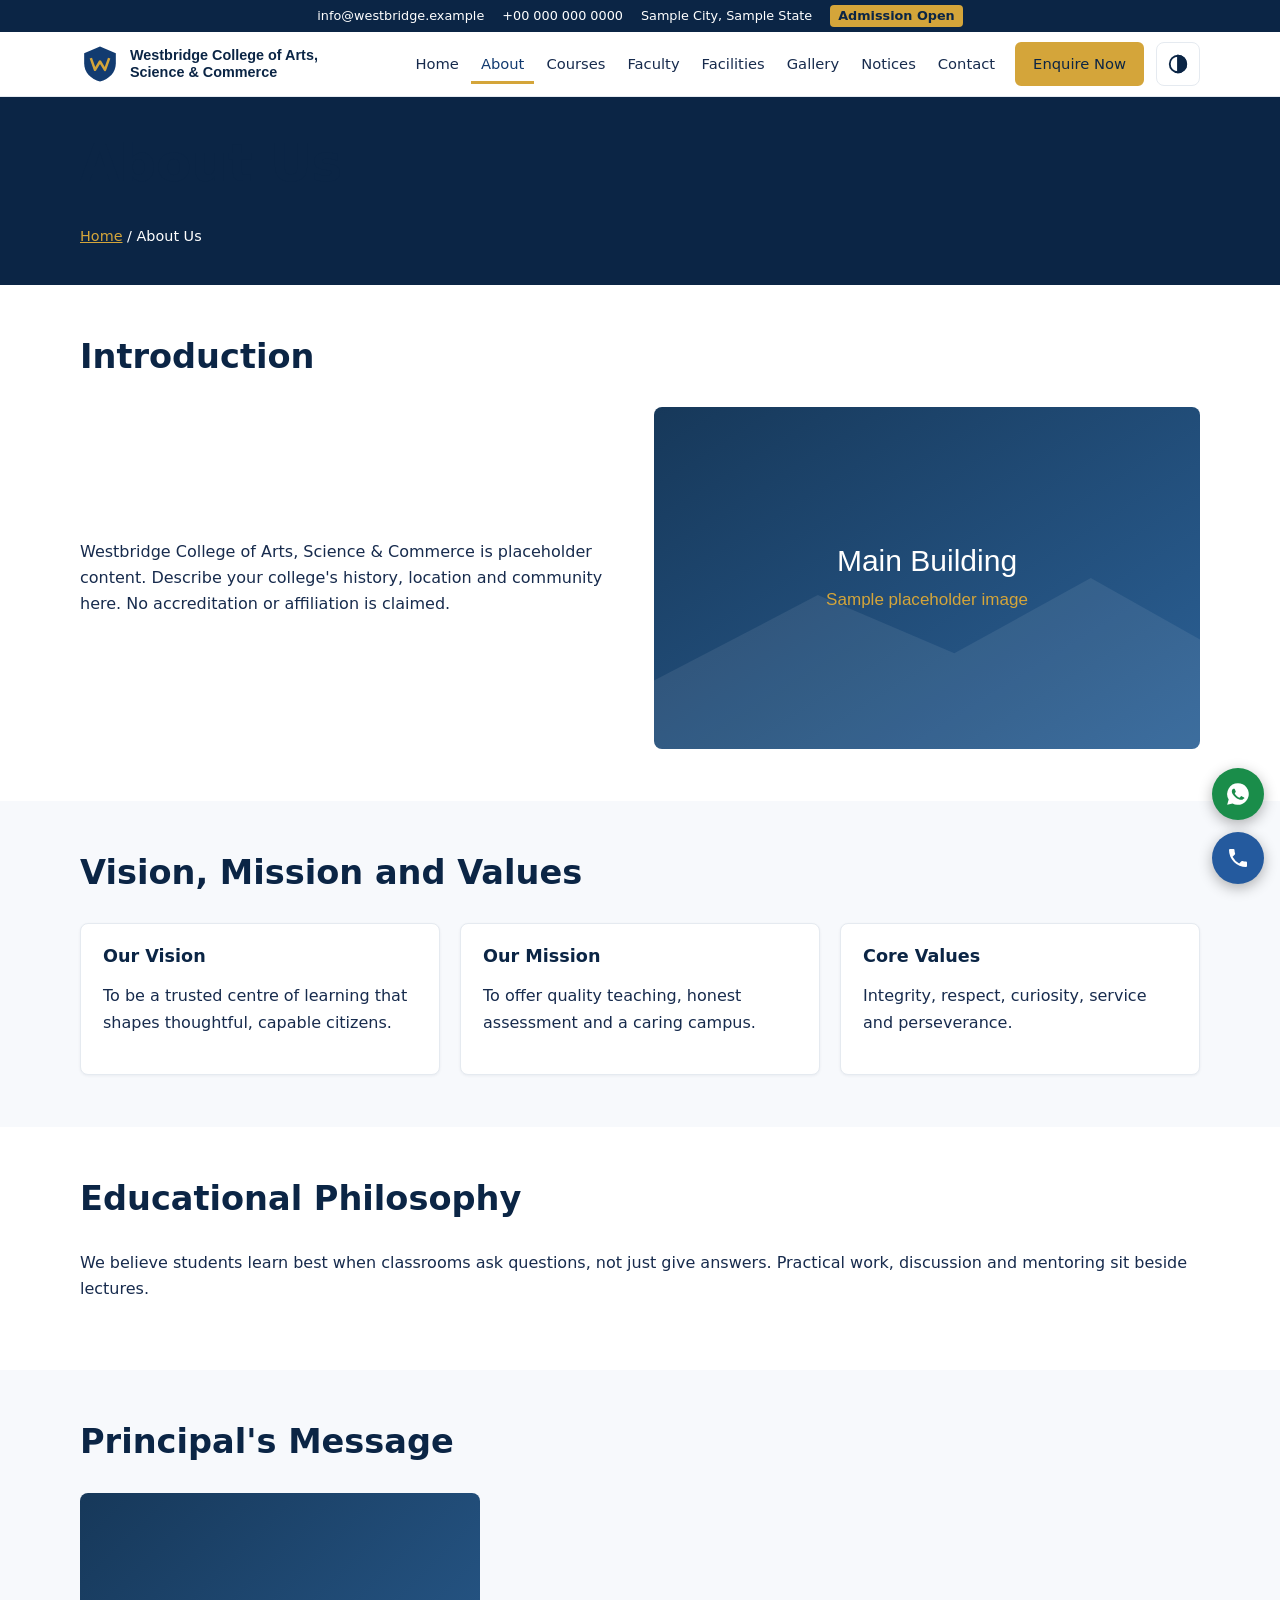
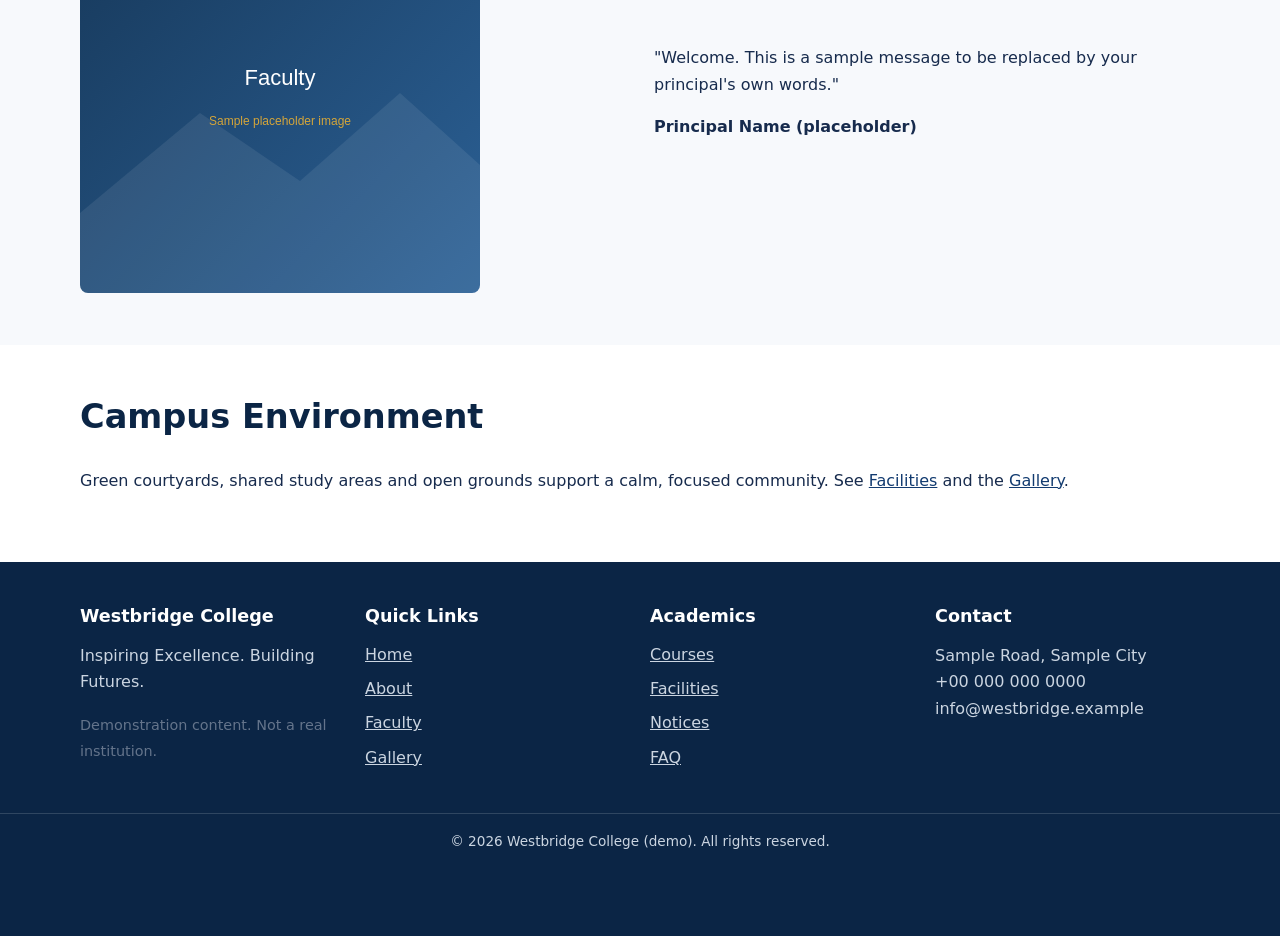
==== about.html @ 8328a0ff "Extract static college website files" ====
<!DOCTYPE html>
<html lang="en"><head><meta charset="utf-8"><meta name="viewport" content="width=device-width,initial-scale=1">
<title>About Us | Westbridge College (Demo)</title><meta name="description" content="About Westbridge College: vision, mission, values and principal's message (demo content)."><meta property="og:title" content="About Us | Westbridge College (Demo)"><meta property="og:description" content="About Westbridge College: vision, mission, values and principal's message (demo content)."><meta property="og:type" content="website"><meta property="og:site_name" content="Westbridge College (Demo)"><meta name="twitter:card" content="summary"><meta name="theme-color" content="#123B70">
<!-- After you know your domain, add: <link rel="canonical" href="https://YOUR-DOMAIN/about.html"> -->
<script>try{var t=localStorage.getItem("theme")||(matchMedia("(prefers-color-scheme:dark)").matches?"dark":"light");document.documentElement.dataset.theme=t}catch(e){}</script>
<link rel="icon" href="images/favicon.svg" type="image/svg+xml"><link rel="stylesheet" href="css/style.css"><script src="js/script.js" defer></script></head><body>
<a class="skip" href="#main">Skip to content</a>
<!-- EDIT: demo contact details -->
<div class="top"><div class="c"><span>info@westbridge.example</span><span>+00 000 000 0000</span><span>Sample City, Sample State</span><b>Admission Open</b></div></div>
<header class="hd"><div class="c bar"><a class="brand" href="index.html"><img src="images/logo.svg" width="40" height="40" alt=""><span class="nm">Westbridge College of Arts, Science &amp; Commerce</span><span class="nm2">Westbridge College</span></a>
<button class="th" aria-pressed="false" aria-label="Dark mode"><svg width="22" height="22" viewBox="0 0 24 24" fill="none" stroke="currentColor" stroke-width="2" aria-hidden="true"><circle cx="12" cy="12" r="9"/><path d="M12 3a9 9 0 0 1 0 18z" fill="currentColor"/></svg></button><button class="mb" aria-expanded="false" aria-controls="nav" aria-label="Menu"><i></i></button>
<nav id="nav" aria-label="Main"><a href="index.html">Home</a><a href="about.html" aria-current=page>About</a><a href="courses.html">Courses</a><a href="faculty.html">Faculty</a><a href="facilities.html">Facilities</a><a href="gallery.html">Gallery</a><a href="notices.html">Notices</a><a href="contact.html">Contact</a><a class="btn g" href="contact.html">Enquire Now</a></nav></div></header>
<section class="ban"><div class="c"><h1>About Us</h1><p class="bc"><a href="index.html">Home</a> / About Us</p></div></section><main id="main"><section class="sec "><div class="c"><h2>Introduction</h2><div class="two"><p>Westbridge College of Arts, Science &amp; Commerce is placeholder content. Describe your college's history, location and community here. No accreditation or affiliation is claimed.</p><img loading="lazy" src="images/about.svg" width="800" height="500" alt="Sample main building"></div></div></section>
<section class="sec bg"><div class="c"><h2>Vision, Mission and Values</h2><div class="grid"><div class="card"><h3>Our Vision</h3><p>To be a trusted centre of learning that shapes thoughtful, capable citizens.</p></div><div class="card"><h3>Our Mission</h3><p>To offer quality teaching, honest assessment and a caring campus.</p></div><div class="card"><h3>Core Values</h3><p>Integrity, respect, curiosity, service and perseverance.</p></div></div></div></section>
<section class="sec "><div class="c"><h2>Educational Philosophy</h2><p>We believe students learn best when classrooms ask questions, not just give answers. Practical work, discussion and mentoring sit beside lectures.</p></div></section>
<section class="sec bg"><div class="c"><h2>Principal's Message</h2><div class="two"><img loading="lazy" src="images/faculty/faculty-1.svg" width="400" height="400" alt="Placeholder portrait of the principal"><div><p>"Welcome. This is a sample message to be replaced by your principal's own words."</p><p><b>Principal Name (placeholder)</b></p></div></div></div></section>
<section class="sec "><div class="c"><h2>Campus Environment</h2><p>Green courtyards, shared study areas and open grounds support a calm, focused community. See <a href="facilities.html">Facilities</a> and the <a href="gallery.html">Gallery</a>.</p></div></section></main>
<footer class="ft"><div class="c grid"><div><h3>Westbridge College</h3><p>Inspiring Excellence. Building Futures.</p><p><small>Demonstration content. Not a real institution.</small></p></div>
<div><h3>Quick Links</h3><a href="index.html">Home</a><a href="about.html">About</a><a href="faculty.html">Faculty</a><a href="gallery.html">Gallery</a></div>
<div><h3>Academics</h3><a href="courses.html">Courses</a><a href="facilities.html">Facilities</a><a href="notices.html">Notices</a><a href="faq.html">FAQ</a></div>
<div><h3>Contact</h3><p>Sample Road, Sample City<br>+00 000 000 0000<br>info@westbridge.example</p></div></div>
<p class="cp">&copy; <span id="yr">2026</span> Westbridge College (demo). All rights reserved.</p></footer><div class="fab"><a class="wa" href="https://wa.me/10000000000?text=Hello%20Westbridge%20College" aria-label="Chat on WhatsApp (sample number)" rel="noopener"><svg width="26" height="26" viewBox="0 0 24 24" fill="currentColor" aria-hidden="true"><path d="M12 2a10 10 0 0 0-8.6 15.1L2 22l5-1.3A10 10 0 1 0 12 2zm5.2 14.1c-.2.6-1.3 1.2-1.8 1.2-.5.1-1 .2-3.3-.7-2.8-1.2-4.6-4-4.7-4.2-.1-.2-1.1-1.5-1.1-2.8s.7-2 1-2.2c.2-.3.5-.3.7-.3h.5c.2 0 .4 0 .6.5l.8 2c.1.2.1.4 0 .5l-.4.6-.3.4c-.1.2-.3.3-.1.6.2.3.8 1.3 1.7 2.1 1.2 1 2.1 1.3 2.4 1.5.3.1.5.1.6-.1l.9-1.1c.2-.3.4-.2.6-.1l1.9.9c.3.1.5.2.5.3.1.2.1.8-.1 1.4z"/></svg></a><a class="ph" href="tel:+10000000000" aria-label="Call the college (sample number)"><svg width="24" height="24" viewBox="0 0 24 24" fill="currentColor" aria-hidden="true"><path d="M6.6 10.8a15 15 0 0 0 6.6 6.6l2.2-2.2a1 1 0 0 1 1-.25 11 11 0 0 0 3.6.6 1 1 0 0 1 1 1V20a1 1 0 0 1-1 1A17 17 0 0 1 3 4a1 1 0 0 1 1-1h3.5a1 1 0 0 1 1 1c0 1.25.2 2.45.6 3.6a1 1 0 0 1-.25 1z"/></svg></a></div></body></html>
---- css/style.css ----
:root{--p:#123B70;--d:#0B2545;--g:#D4A53A;--bg:#F7F9FC;--b:#E5EAF0;--t:#172B4D;--s:#64748B;--w:#fff;--h:#0B2545;--l:#123B70}
[data-theme=dark]{color-scheme:dark;--w:#101f35;--bg:#0b1728;--b:#27395a;--t:#e6ecf5;--s:#a4b5cc;--h:#fff;--l:#8fb8f5;--p:#245a9e}
html{scroll-padding-top:80px}
*{box-sizing:border-box}body{margin:0;font:16px/1.65 Inter,system-ui,-apple-system,"Segoe UI",sans-serif;color:var(--t);background:var(--w);overflow-x:hidden}
img{max-width:100%;height:auto;display:block}h1,h2,h3{font-family:Poppins,system-ui,sans-serif;line-height:1.2;margin:0 0 .6em;color:var(--h)}
h1{font-size:clamp(1.9rem,6vw,3.2rem)}h2{font-size:clamp(1.5rem,4vw,2.1rem)}h3{font-size:1.1rem}a{color:var(--l)}
:focus-visible{outline:3px solid var(--g);outline-offset:2px}.c{max-width:1160px;margin:auto;padding:0 20px}
.skip{position:absolute;left:-999px}.skip:focus{left:8px;top:8px;background:#fff;padding:8px;z-index:99}
.top{background:var(--d);color:#fff;font-size:.8rem;padding:6px 0}.top .c{display:flex;flex-wrap:wrap;gap:4px 18px}.top span:nth-child(n+2){display:none}.top b{background:var(--g);color:var(--d);padding:0 8px;border-radius:4px;margin-left:auto}
.hd{position:sticky;top:0;background:var(--w);border-bottom:1px solid var(--b);z-index:20}.bar{display:flex;align-items:center;justify-content:space-between;min-height:64px;gap:12px}
.brand{display:flex;align-items:center;gap:10px;text-decoration:none;color:var(--h);font:600 .8rem/1.2 Poppins,sans-serif}
.mb{width:44px;height:44px;border:1px solid var(--b);background:var(--w);border-radius:8px}.mb i,.mb i:before{display:block;width:20px;height:2px;background:var(--h);margin:auto;position:relative}.mb i:before{content:"";top:-7px;position:absolute;left:0}
#nav{display:none;position:absolute;top:100%;left:0;right:0;background:var(--w);padding:12px 20px;border-bottom:1px solid var(--b);flex-direction:column}#nav.open{display:flex}
#nav a{padding:12px 4px;text-decoration:none;color:var(--t);font-weight:500}#nav a[aria-current]{color:var(--l);box-shadow:inset 0 -3px var(--g)}
.btn{display:inline-block;background:var(--p);color:#fff!important;padding:12px 22px;border-radius:6px;text-decoration:none;font-weight:600;margin:4px 0;min-height:44px;border:2px solid var(--p);transition:background .2s}.btn:hover{background:var(--d)}
.btn.g{background:var(--g);border-color:var(--g);color:var(--d)!important}.btn.o{background:none;border-color:#fff}

.sec{padding:52px 0}.bg{background:var(--bg)}.grid{display:grid;grid-template-columns:repeat(auto-fit,minmax(min(100%,250px),1fr));gap:20px}
.card{background:var(--w);border:1px solid var(--b);border-radius:8px;padding:22px;box-shadow:0 1px 3px rgba(11,37,69,.06);transition:box-shadow .2s}.card:hover{box-shadow:0 6px 18px rgba(11,37,69,.12)}
.ic{color:var(--l)}.two{display:grid;gap:28px;align-items:center}.two img,.photos img,.gi img{border-radius:8px}.ck{padding-left:20px}.ck li::marker{color:var(--g)}
.photos{display:grid;grid-template-columns:repeat(auto-fill,minmax(min(100%,230px),1fr));gap:14px}.gi{border:0;padding:0;background:none;cursor:pointer}.photos img,.gi img{aspect-ratio:8/5;object-fit:cover;width:100%}
.cta{background:var(--p);color:#fff;padding:56px 0;text-align:center}.ban{background:var(--d);color:#fff;padding:36px 0}.bc{margin:0;font-size:.9rem}.bc a{color:var(--g)}
.note,.meta,small{color:var(--s);font-size:.9rem}time{font-size:.85rem;color:var(--s)}.tag{background:var(--bg);border:1px solid var(--b);border-radius:4px;padding:0 8px;font-size:.8rem}
.fl{display:flex;flex-wrap:wrap;gap:8px;margin:12px 0}.fl button{min-height:44px;padding:0 16px;border:1px solid var(--b);background:var(--w);color:var(--t);border-radius:6px;font:inherit;cursor:pointer}.fl button[aria-pressed=true]{background:var(--p);color:#fff}
input[type=search]{display:block;width:100%;max-width:420px;min-height:44px;padding:0 12px;border:1px solid var(--s);border-radius:6px;font:inherit;background:var(--w);color:var(--t)}label{font-weight:600}
.fac img{aspect-ratio:1;object-fit:cover;border-radius:6px;margin-bottom:12px}.map{background:var(--bg);border:2px dashed var(--s);min-height:260px;display:grid;place-items:center;text-align:center;padding:20px;color:var(--s);border-radius:8px}
dialog{border:0;padding:0;background:#000;max-width:min(92vw,900px);width:100%;border-radius:8px}dialog::backdrop{background:rgba(0,0,0,.8)}dialog img{width:100%}.lc{position:absolute;inset:0;display:flex;align-items:center;justify-content:space-between;pointer-events:none}.lc button{pointer-events:auto;width:48px;height:48px;font-size:28px;background:rgba(255,255,255,.9);border:0;border-radius:50%;margin:8px;cursor:pointer}.lc button[data-a=x]{position:absolute;top:0;right:0}
.ft{background:var(--d);color:#cbd5e1;padding-top:44px}.ft h3{color:#fff}.ft a{display:block;color:#cbd5e1;padding:4px 0}.cp{text-align:center;border-top:1px solid rgba(255,255,255,.15);margin:32px 0 0;padding:16px;font-size:.85rem}
.top{min-height:32px;display:flex;align-items:center;padding:0}
.hero{position:relative;min-height:calc(100svh - 32px);display:flex;align-items:center;color:#fff;background:#0B2545 center/cover no-repeat;padding:110px 0 56px}
.hero:before{content:"";position:absolute;inset:0;background:linear-gradient(100deg,rgba(11,37,69,.92) 0%,rgba(11,37,69,.72) 45%,rgba(11,37,69,.35) 100%),linear-gradient(0deg,rgba(11,37,69,.55),transparent 40%)}
.hero .c{position:relative;width:100%}.in{max-width:680px}.kick{color:var(--g);font:600 .85rem Poppins,system-ui,sans-serif;letter-spacing:.14em;margin:0 0 14px}
.hero h1{font-size:clamp(2.2rem,7vw,4.2rem);color:#fff}.hero h1 em{font-style:normal;color:var(--g)}.lead{font-size:clamp(1rem,2.4vw,1.2rem);max-width:560px;margin:0 0 28px}
.hero .btn{margin-right:8px;transition:background .2s,transform .2s}.hero .btn:hover{transform:translateY(-2px)}.hero .btn.g:hover{background:#e3b94f}.hero .btn.o:hover{background:rgba(255,255,255,.15)}
.in>*{animation:up .8s both}.in>:nth-child(2){animation-delay:.12s}.in>:nth-child(3){animation-delay:.24s}.in>:nth-child(4),.in>:nth-child(5){animation-delay:.36s}@keyframes up{from{opacity:0;transform:translateY(18px)}}
body.home .hd{margin-bottom:-65px;background:transparent;border-color:transparent;transition:background .25s}body.home .hd.sc{background:var(--w);border-color:var(--b)}body.home .hd:not(.sc) .brand{color:#fff}
@media(min-width:900px){body.home .hd:not(.sc) #nav a:not(.btn){color:#fff}}
.th{width:44px;height:44px;border:1px solid var(--b);background:var(--w);color:var(--h);border-radius:8px;display:grid;place-items:center;cursor:pointer;margin-left:auto;flex:none}.mb{flex:none}.nm2{display:none}
@media(max-width:599px){.nm{display:none}.nm2{display:inline}}
.sec>.c>h2{margin-bottom:.9em}
.stats{background:var(--d);color:#fff;padding:32px 0}.stats .grid{grid-template-columns:repeat(2,1fr);text-align:center;gap:20px}@media(min-width:760px){.stats .grid{grid-template-columns:repeat(4,1fr)}}.stats b{display:block;font:600 clamp(1.7rem,5vw,2.4rem) Poppins,system-ui,sans-serif;color:var(--g)}.stats span{font-size:.9rem}.stats small{display:block;text-align:center;color:#a9b8cf;margin-top:16px}
.q{display:flex;flex-direction:column}.q blockquote{flex:1}.q p{margin:0 0 16px}.who{display:flex;align-items:center;gap:12px}.who span span{display:block;font-size:.85rem;color:var(--s)}.av{width:44px;height:44px;border-radius:50%;background:var(--p);color:#fff;display:grid;place-items:center;font-weight:600;flex:none}
.faqw{max-width:820px}details.card{padding:0;margin-bottom:12px}summary{cursor:pointer;padding:14px 20px;min-height:48px;font-weight:600;list-style:none;display:flex;justify-content:space-between;gap:12px;align-items:center}summary::-webkit-details-marker{display:none}summary:after{content:"+";font-size:1.4rem;color:var(--l);flex:none}details[open] summary:after{content:"2"}details p{padding:0 20px 18px;margin:0}
.fab{position:fixed;right:max(16px,env(safe-area-inset-right));bottom:max(16px,env(safe-area-inset-bottom));display:flex;flex-direction:column;gap:12px;z-index:30}.fab a{width:52px;height:52px;border-radius:50%;display:grid;place-items:center;color:#fff;box-shadow:0 4px 14px rgba(0,0,0,.3);transition:transform .2s}.fab a:hover{transform:scale(1.07)}.fab .wa{background:#1a8d4a}.fab .ph{background:#245a9e}.cp{padding-bottom:84px}
[hidden]{display:none!important}
@media(min-width:900px){.top span:nth-child(n+2){display:inline}.mb{display:none}#nav{order:2;margin-left:auto}.th{order:3;margin-left:0}#nav{display:flex;position:static;flex-direction:row;align-items:center;padding:0;border:0;gap:2px}#nav a{padding:8px 10px;font-size:.92rem}#nav .btn{margin-left:8px;padding:8px 16px;min-height:40px}.brand{font-size:.9rem;max-width:280px}.two{grid-template-columns:1fr 1fr}.two.rev>:first-child{order:2}}
@media(prefers-reduced-motion:reduce){.in>*{animation:none!important}*{transition:none!important;scroll-behavior:auto!important}}
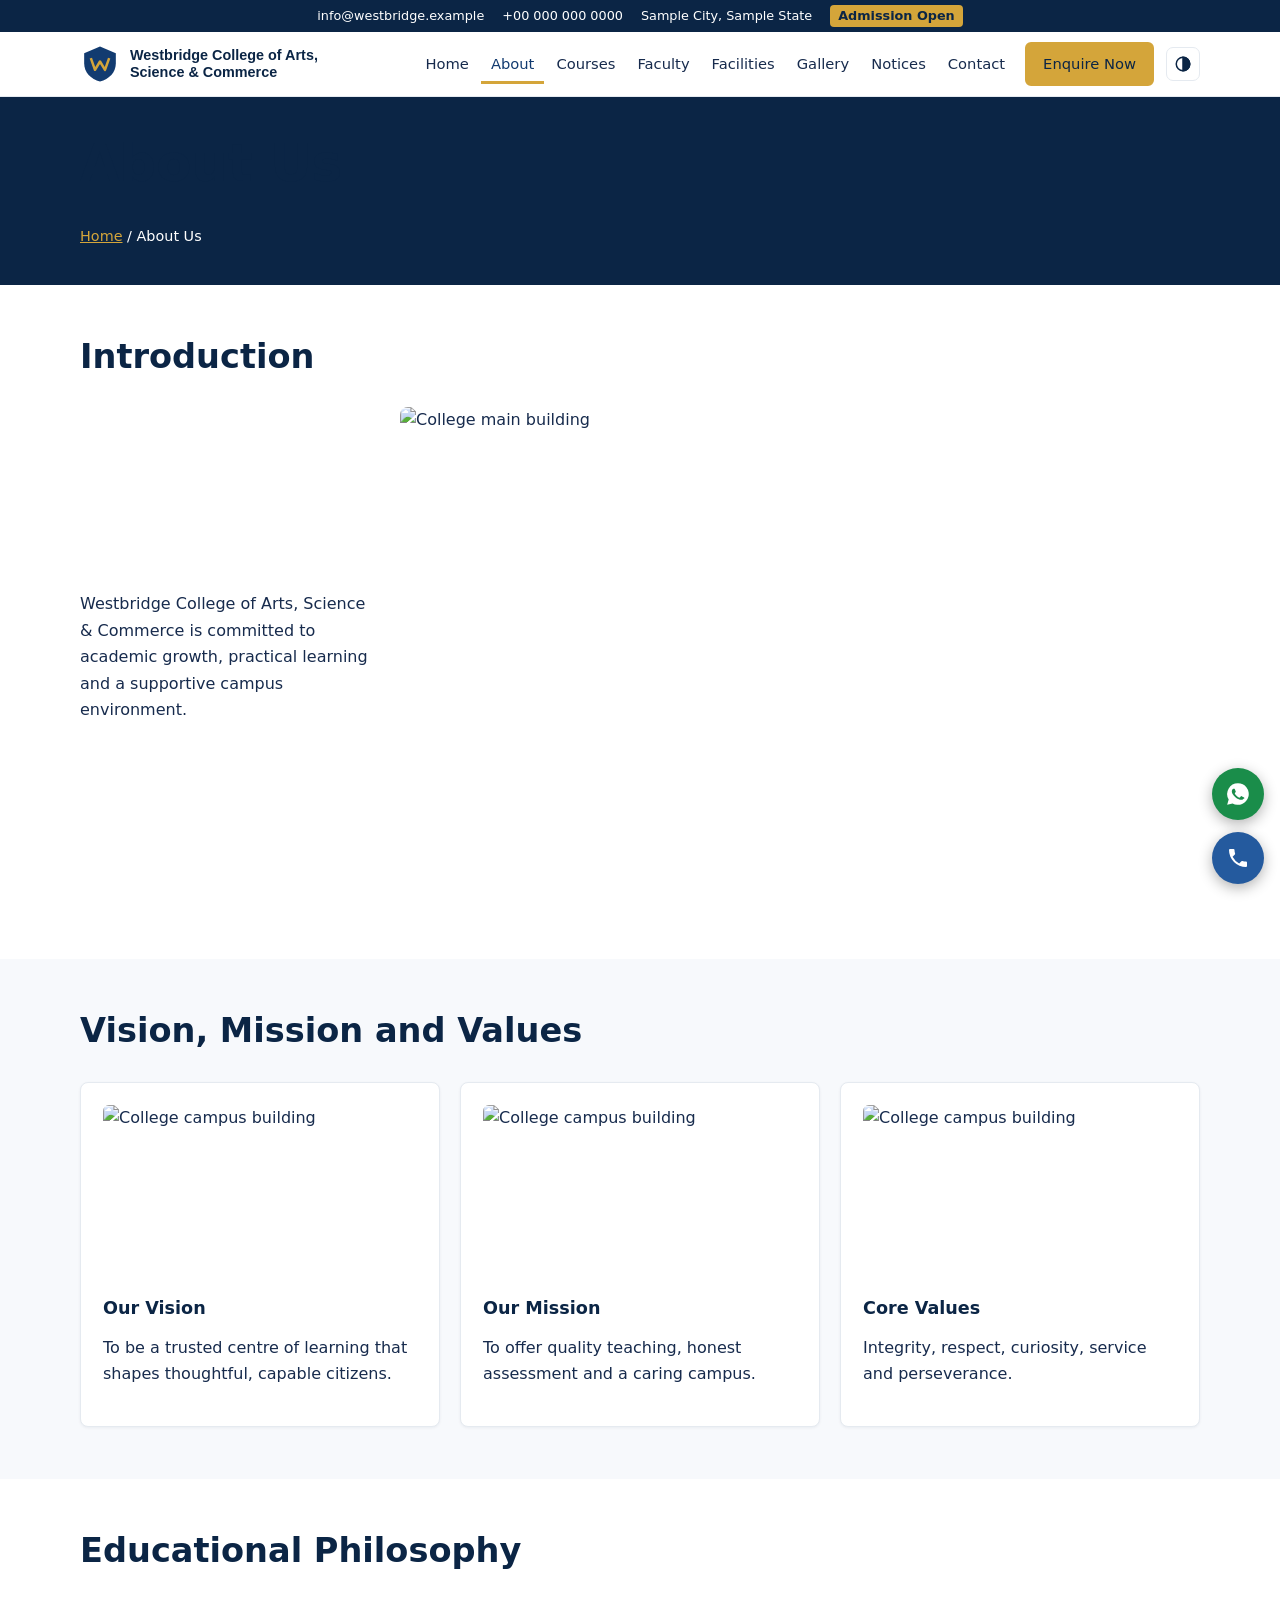
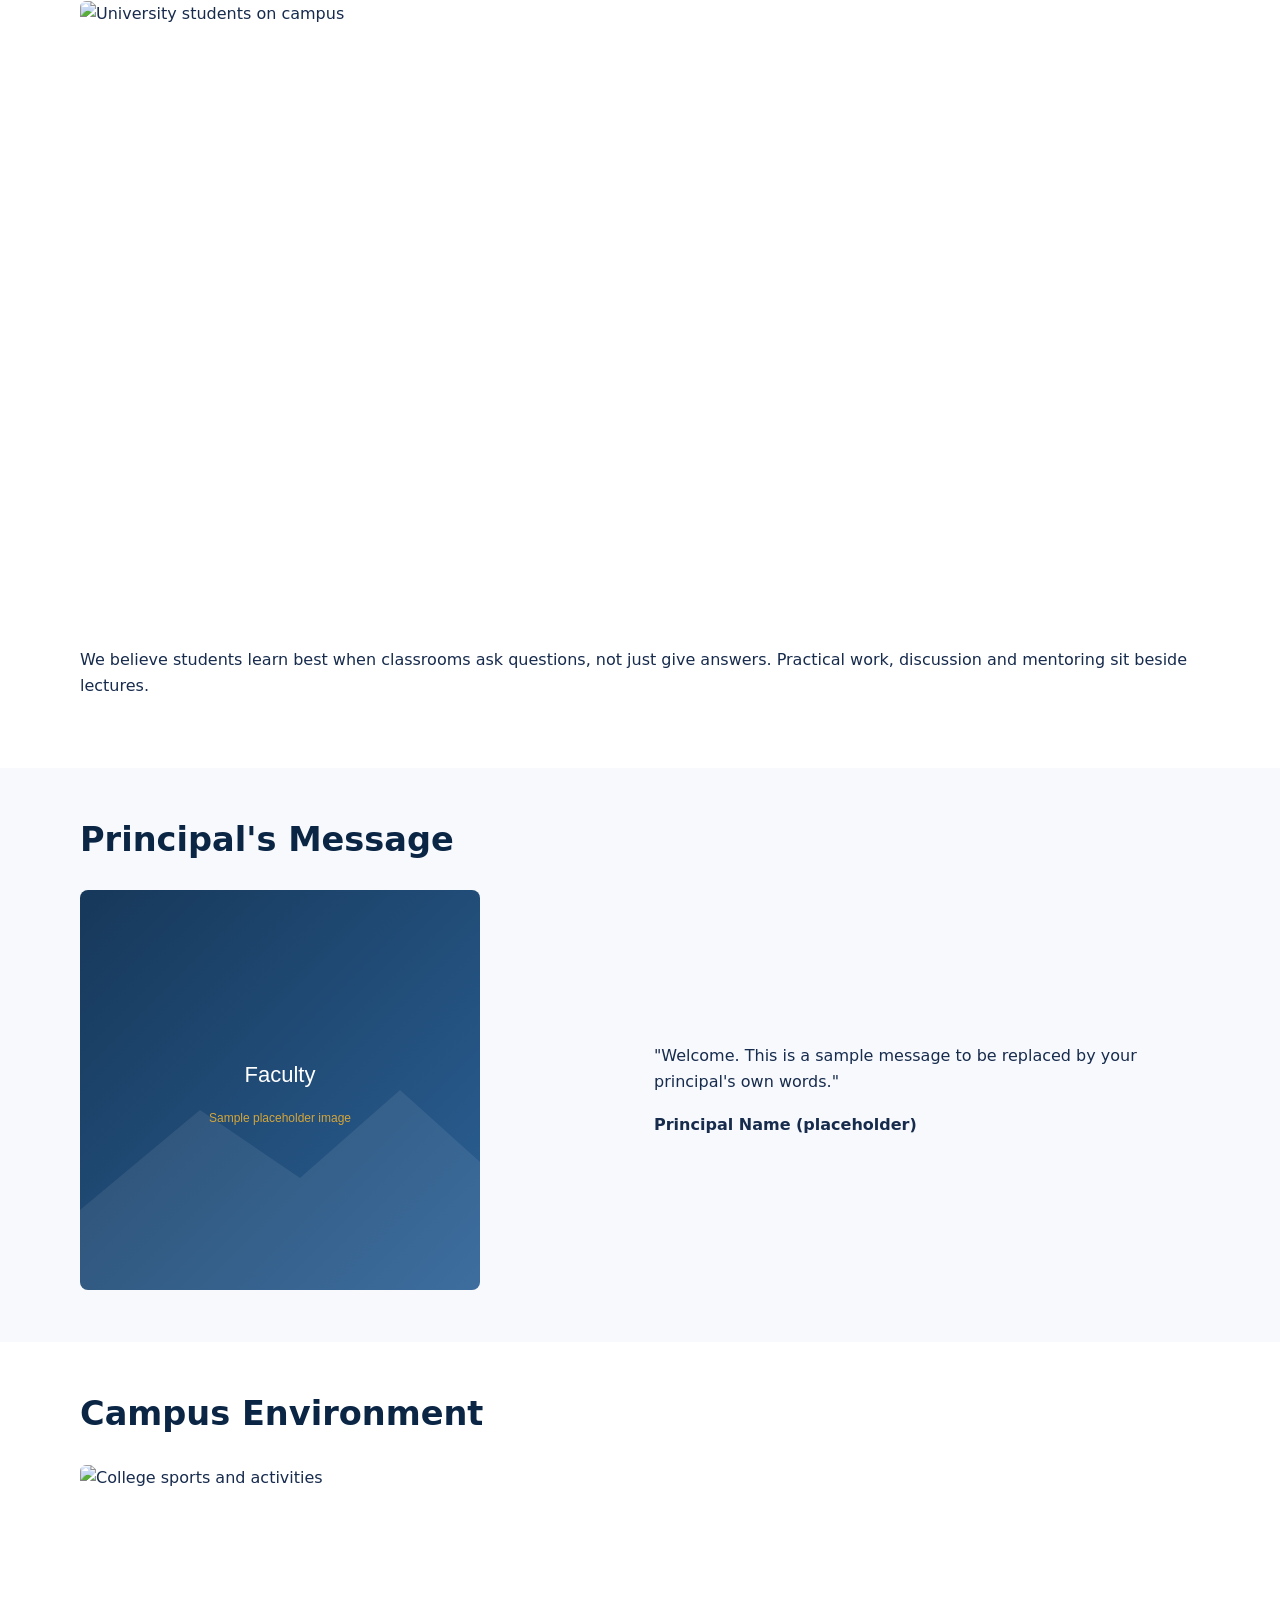
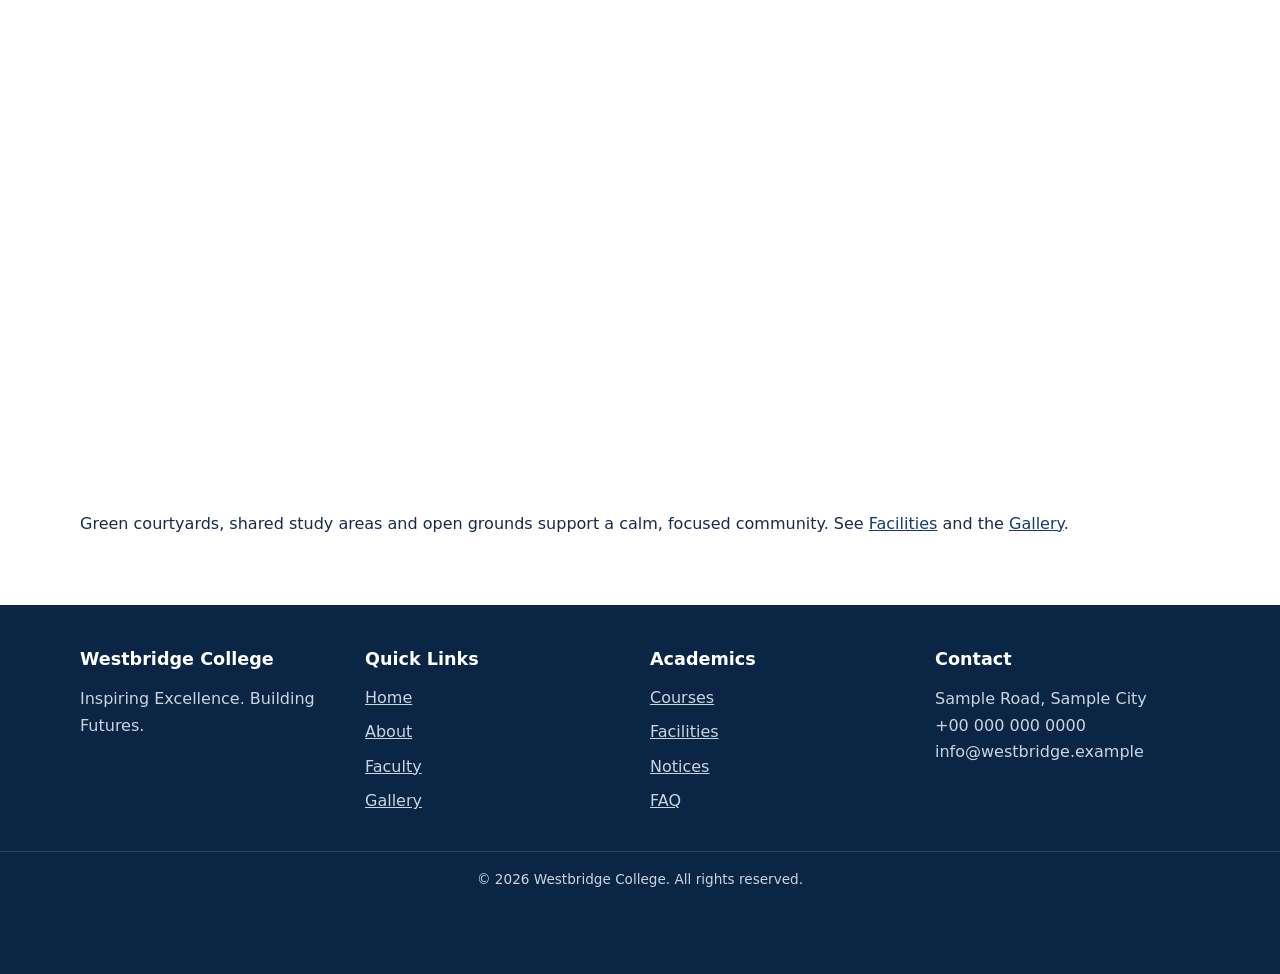
==== commit 32aebe8f: "Remove demo labels and improve campus imagery" ====
--- a/about.html
+++ b/about.html
@@ -1,6 +1,6 @@
 <!DOCTYPE html>
 <html lang="en"><head><meta charset="utf-8"><meta name="viewport" content="width=device-width,initial-scale=1">
-<title>About Us | Westbridge College (Demo)</title><meta name="description" content="About Westbridge College: vision, mission, values and principal's message (demo content)."><meta property="og:title" content="About Us | Westbridge College (Demo)"><meta property="og:description" content="About Westbridge College: vision, mission, values and principal's message (demo content)."><meta property="og:type" content="website"><meta property="og:site_name" content="Westbridge College (Demo)"><meta name="twitter:card" content="summary"><meta name="theme-color" content="#123B70">
+<title>About Us | Westbridge College</title><meta name="description" content="About Westbridge College: vision, mission, values and principal's message (demo content)."><meta property="og:title" content="About Us | Westbridge College"><meta property="og:description" content="About Westbridge College: vision, mission, values and principal's message (demo content)."><meta property="og:type" content="website"><meta property="og:site_name" content="Westbridge College"><meta name="twitter:card" content="summary"><meta name="theme-color" content="#123B70">
 <!-- After you know your domain, add: <link rel="canonical" href="https://YOUR-DOMAIN/about.html"> -->
 <script>try{var t=localStorage.getItem("theme")||(matchMedia("(prefers-color-scheme:dark)").matches?"dark":"light");document.documentElement.dataset.theme=t}catch(e){}</script>
 <link rel="icon" href="images/favicon.svg" type="image/svg+xml"><link rel="stylesheet" href="css/style.css"><script src="js/script.js" defer></script></head><body>
@@ -10,13 +10,13 @@
 <header class="hd"><div class="c bar"><a class="brand" href="index.html"><img src="images/logo.svg" width="40" height="40" alt=""><span class="nm">Westbridge College of Arts, Science &amp; Commerce</span><span class="nm2">Westbridge College</span></a>
 <button class="th" aria-pressed="false" aria-label="Dark mode"><svg width="22" height="22" viewBox="0 0 24 24" fill="none" stroke="currentColor" stroke-width="2" aria-hidden="true"><circle cx="12" cy="12" r="9"/><path d="M12 3a9 9 0 0 1 0 18z" fill="currentColor"/></svg></button><button class="mb" aria-expanded="false" aria-controls="nav" aria-label="Menu"><i></i></button>
 <nav id="nav" aria-label="Main"><a href="index.html">Home</a><a href="about.html" aria-current=page>About</a><a href="courses.html">Courses</a><a href="faculty.html">Faculty</a><a href="facilities.html">Facilities</a><a href="gallery.html">Gallery</a><a href="notices.html">Notices</a><a href="contact.html">Contact</a><a class="btn g" href="contact.html">Enquire Now</a></nav></div></header>
-<section class="ban"><div class="c"><h1>About Us</h1><p class="bc"><a href="index.html">Home</a> / About Us</p></div></section><main id="main"><section class="sec "><div class="c"><h2>Introduction</h2><div class="two"><p>Westbridge College of Arts, Science &amp; Commerce is placeholder content. Describe your college's history, location and community here. No accreditation or affiliation is claimed.</p><img loading="lazy" src="images/about.svg" width="800" height="500" alt="Sample main building"></div></div></section>
+<section class="ban"><div class="c"><h1>About Us</h1><p class="bc"><a href="index.html">Home</a> / About Us</p></div></section><main id="main"><section class="sec "><div class="c"><h2>Introduction</h2><div class="two"><p>Westbridge College of Arts, Science &amp; Commerce is committed to academic growth, practical learning and a supportive campus environment.</p><img loading="lazy" src="https://images.unsplash.com/photo-1562774053-701939374585?auto=format&amp;fit=crop&amp;w=1200&amp;q=80" width="800" height="500" alt="College main building"></div></div></section>
 <section class="sec bg"><div class="c"><h2>Vision, Mission and Values</h2><div class="grid"><div class="card"><h3>Our Vision</h3><p>To be a trusted centre of learning that shapes thoughtful, capable citizens.</p></div><div class="card"><h3>Our Mission</h3><p>To offer quality teaching, honest assessment and a caring campus.</p></div><div class="card"><h3>Core Values</h3><p>Integrity, respect, curiosity, service and perseverance.</p></div></div></div></section>
 <section class="sec "><div class="c"><h2>Educational Philosophy</h2><p>We believe students learn best when classrooms ask questions, not just give answers. Practical work, discussion and mentoring sit beside lectures.</p></div></section>
 <section class="sec bg"><div class="c"><h2>Principal's Message</h2><div class="two"><img loading="lazy" src="images/faculty/faculty-1.svg" width="400" height="400" alt="Placeholder portrait of the principal"><div><p>"Welcome. This is a sample message to be replaced by your principal's own words."</p><p><b>Principal Name (placeholder)</b></p></div></div></div></section>
 <section class="sec "><div class="c"><h2>Campus Environment</h2><p>Green courtyards, shared study areas and open grounds support a calm, focused community. See <a href="facilities.html">Facilities</a> and the <a href="gallery.html">Gallery</a>.</p></div></section></main>
-<footer class="ft"><div class="c grid"><div><h3>Westbridge College</h3><p>Inspiring Excellence. Building Futures.</p><p><small>Demonstration content. Not a real institution.</small></p></div>
+<footer class="ft"><div class="c grid"><div><h3>Westbridge College</h3><p>Inspiring Excellence. Building Futures.</p></div>
 <div><h3>Quick Links</h3><a href="index.html">Home</a><a href="about.html">About</a><a href="faculty.html">Faculty</a><a href="gallery.html">Gallery</a></div>
 <div><h3>Academics</h3><a href="courses.html">Courses</a><a href="facilities.html">Facilities</a><a href="notices.html">Notices</a><a href="faq.html">FAQ</a></div>
 <div><h3>Contact</h3><p>Sample Road, Sample City<br>+00 000 000 0000<br>info@westbridge.example</p></div></div>
-<p class="cp">&copy; <span id="yr">2026</span> Westbridge College (demo). All rights reserved.</p></footer><div class="fab"><a class="wa" href="https://wa.me/10000000000?text=Hello%20Westbridge%20College" aria-label="Chat on WhatsApp (sample number)" rel="noopener"><svg width="26" height="26" viewBox="0 0 24 24" fill="currentColor" aria-hidden="true"><path d="M12 2a10 10 0 0 0-8.6 15.1L2 22l5-1.3A10 10 0 1 0 12 2zm5.2 14.1c-.2.6-1.3 1.2-1.8 1.2-.5.1-1 .2-3.3-.7-2.8-1.2-4.6-4-4.7-4.2-.1-.2-1.1-1.5-1.1-2.8s.7-2 1-2.2c.2-.3.5-.3.7-.3h.5c.2 0 .4 0 .6.5l.8 2c.1.2.1.4 0 .5l-.4.6-.3.4c-.1.2-.3.3-.1.6.2.3.8 1.3 1.7 2.1 1.2 1 2.1 1.3 2.4 1.5.3.1.5.1.6-.1l.9-1.1c.2-.3.4-.2.6-.1l1.9.9c.3.1.5.2.5.3.1.2.1.8-.1 1.4z"/></svg></a><a class="ph" href="tel:+10000000000" aria-label="Call the college (sample number)"><svg width="24" height="24" viewBox="0 0 24 24" fill="currentColor" aria-hidden="true"><path d="M6.6 10.8a15 15 0 0 0 6.6 6.6l2.2-2.2a1 1 0 0 1 1-.25 11 11 0 0 0 3.6.6 1 1 0 0 1 1 1V20a1 1 0 0 1-1 1A17 17 0 0 1 3 4a1 1 0 0 1 1-1h3.5a1 1 0 0 1 1 1c0 1.25.2 2.45.6 3.6a1 1 0 0 1-.25 1z"/></svg></a></div></body></html>+<p class="cp">&copy; <span id="yr">2026</span> Westbridge College. All rights reserved.</p></footer><div class="fab"><a class="wa" href="https://wa.me/10000000000?text=Hello%20Westbridge%20College" aria-label="Chat on WhatsApp (sample number)" rel="noopener"><svg width="26" height="26" viewBox="0 0 24 24" fill="currentColor" aria-hidden="true"><path d="M12 2a10 10 0 0 0-8.6 15.1L2 22l5-1.3A10 10 0 1 0 12 2zm5.2 14.1c-.2.6-1.3 1.2-1.8 1.2-.5.1-1 .2-3.3-.7-2.8-1.2-4.6-4-4.7-4.2-.1-.2-1.1-1.5-1.1-2.8s.7-2 1-2.2c.2-.3.5-.3.7-.3h.5c.2 0 .4 0 .6.5l.8 2c.1.2.1.4 0 .5l-.4.6-.3.4c-.1.2-.3.3-.1.6.2.3.8 1.3 1.7 2.1 1.2 1 2.1 1.3 2.4 1.5.3.1.5.1.6-.1l.9-1.1c.2-.3.4-.2.6-.1l1.9.9c.3.1.5.2.5.3.1.2.1.8-.1 1.4z"/></svg></a><a class="ph" href="tel:+10000000000" aria-label="Call the college (sample number)"><svg width="24" height="24" viewBox="0 0 24 24" fill="currentColor" aria-hidden="true"><path d="M6.6 10.8a15 15 0 0 0 6.6 6.6l2.2-2.2a1 1 0 0 1 1-.25 11 11 0 0 0 3.6.6 1 1 0 0 1 1 1V20a1 1 0 0 1-1 1A17 17 0 0 1 3 4a1 1 0 0 1 1-1h3.5a1 1 0 0 1 1 1c0 1.25.2 2.45.6 3.6a1 1 0 0 1-.25 1z"/></svg></a></div></body></html>
--- a/css/style.css
+++ b/css/style.css
@@ -44,4 +44,13 @@
 .fab{position:fixed;right:max(16px,env(safe-area-inset-right));bottom:max(16px,env(safe-area-inset-bottom));display:flex;flex-direction:column;gap:12px;z-index:30}.fab a{width:52px;height:52px;border-radius:50%;display:grid;place-items:center;color:#fff;box-shadow:0 4px 14px rgba(0,0,0,.3);transition:transform .2s}.fab a:hover{transform:scale(1.07)}.fab .wa{background:#1a8d4a}.fab .ph{background:#245a9e}.cp{padding-bottom:84px}
 [hidden]{display:none!important}
 @media(min-width:900px){.top span:nth-child(n+2){display:inline}.mb{display:none}#nav{order:2;margin-left:auto}.th{order:3;margin-left:0}#nav{display:flex;position:static;flex-direction:row;align-items:center;padding:0;border:0;gap:2px}#nav a{padding:8px 10px;font-size:.92rem}#nav .btn{margin-left:8px;padding:8px 16px;min-height:40px}.brand{font-size:.9rem;max-width:280px}.two{grid-template-columns:1fr 1fr}.two.rev>:first-child{order:2}}
-@media(prefers-reduced-motion:reduce){.in>*{animation:none!important}*{transition:none!important;scroll-behavior:auto!important}}+@media(prefers-reduced-motion:reduce){.in>*{animation:none!important}*{transition:none!important;scroll-behavior:auto!important}}
+
+/* Compact theme toggle and consistent card imagery */
+.th{width:34px;height:34px;min-width:34px;padding:0;border-radius:7px}
+.th svg{width:18px;height:18px}
+@media(max-width:599px){.th{width:32px;height:32px;min-width:32px}.th svg{width:17px;height:17px}}
+.card-visual{width:100%;height:auto;aspect-ratio:16/9;object-fit:cover;border-radius:6px;margin:0 0 16px}
+.card:has(.card-visual){overflow:hidden}
+.card .card-visual:first-child{margin-top:0}
+@media(prefers-reduced-motion:reduce){.stats .grid b{animation:none!important}}
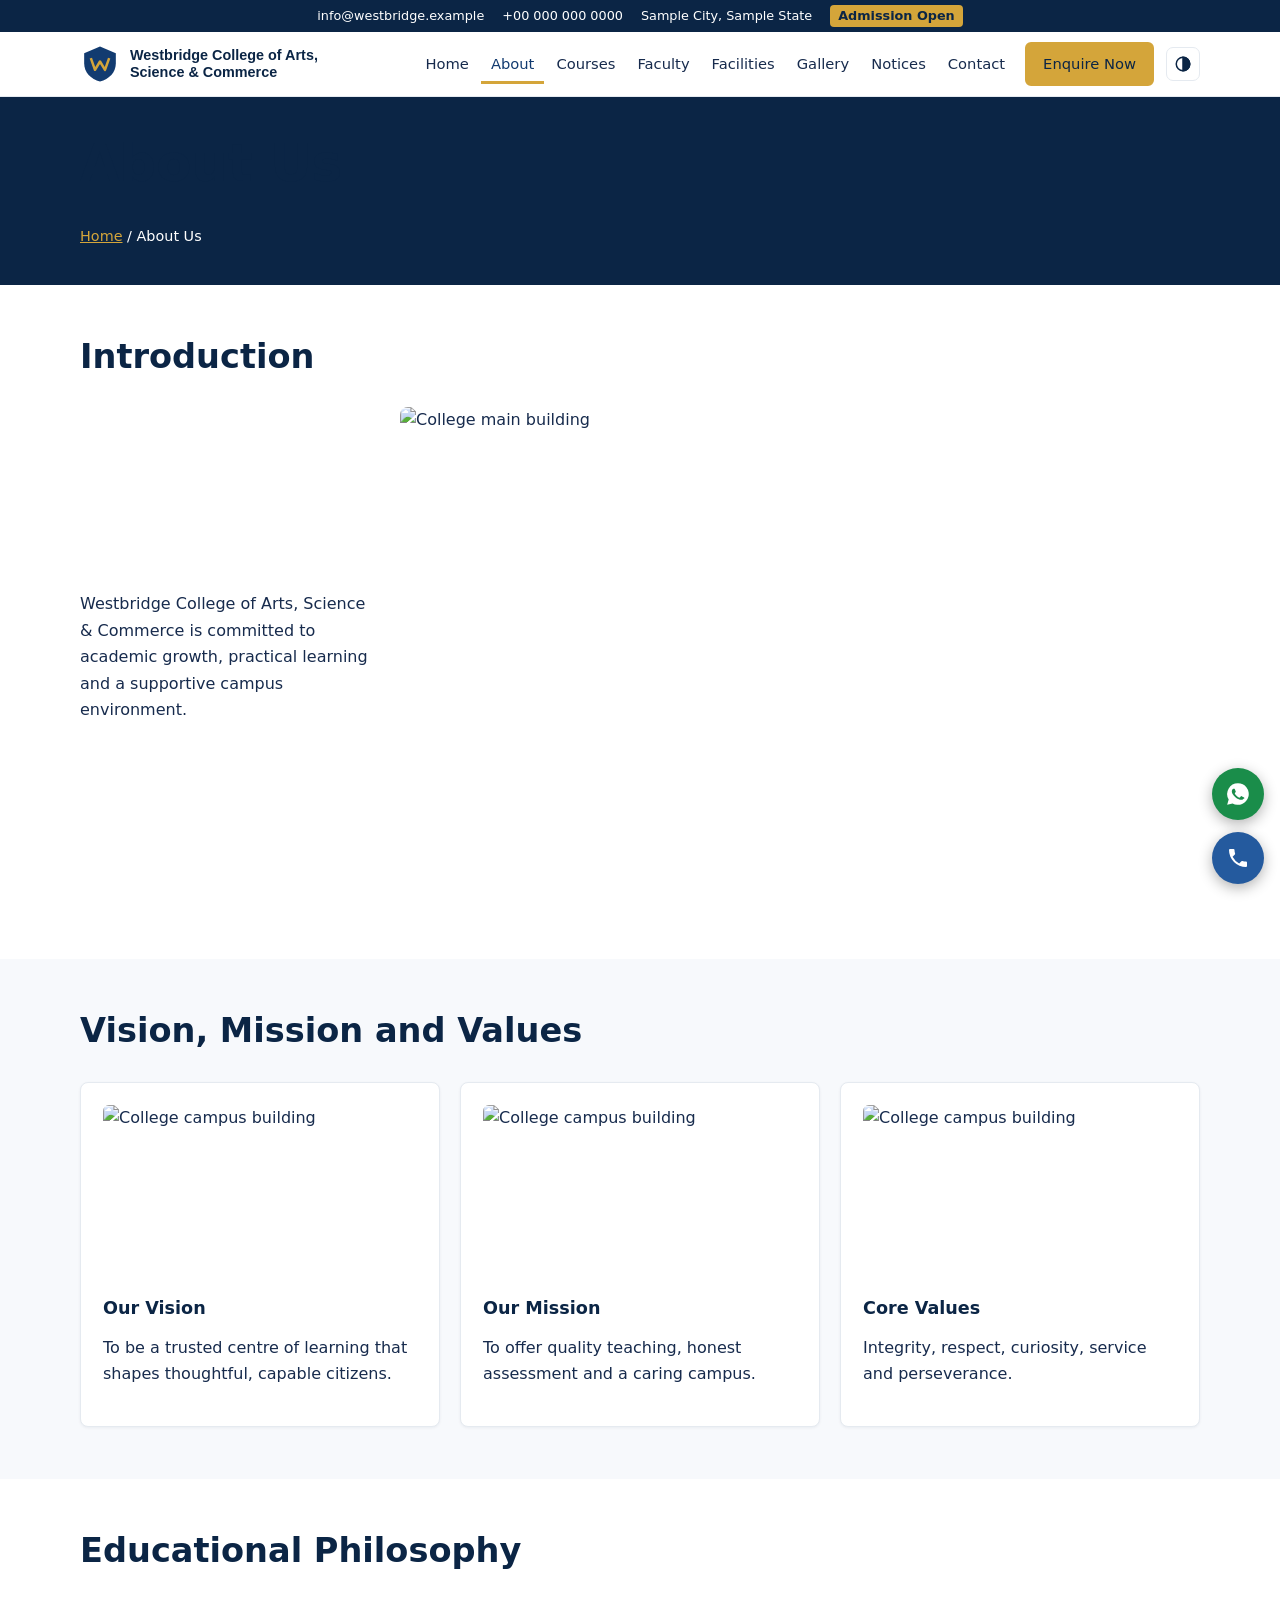
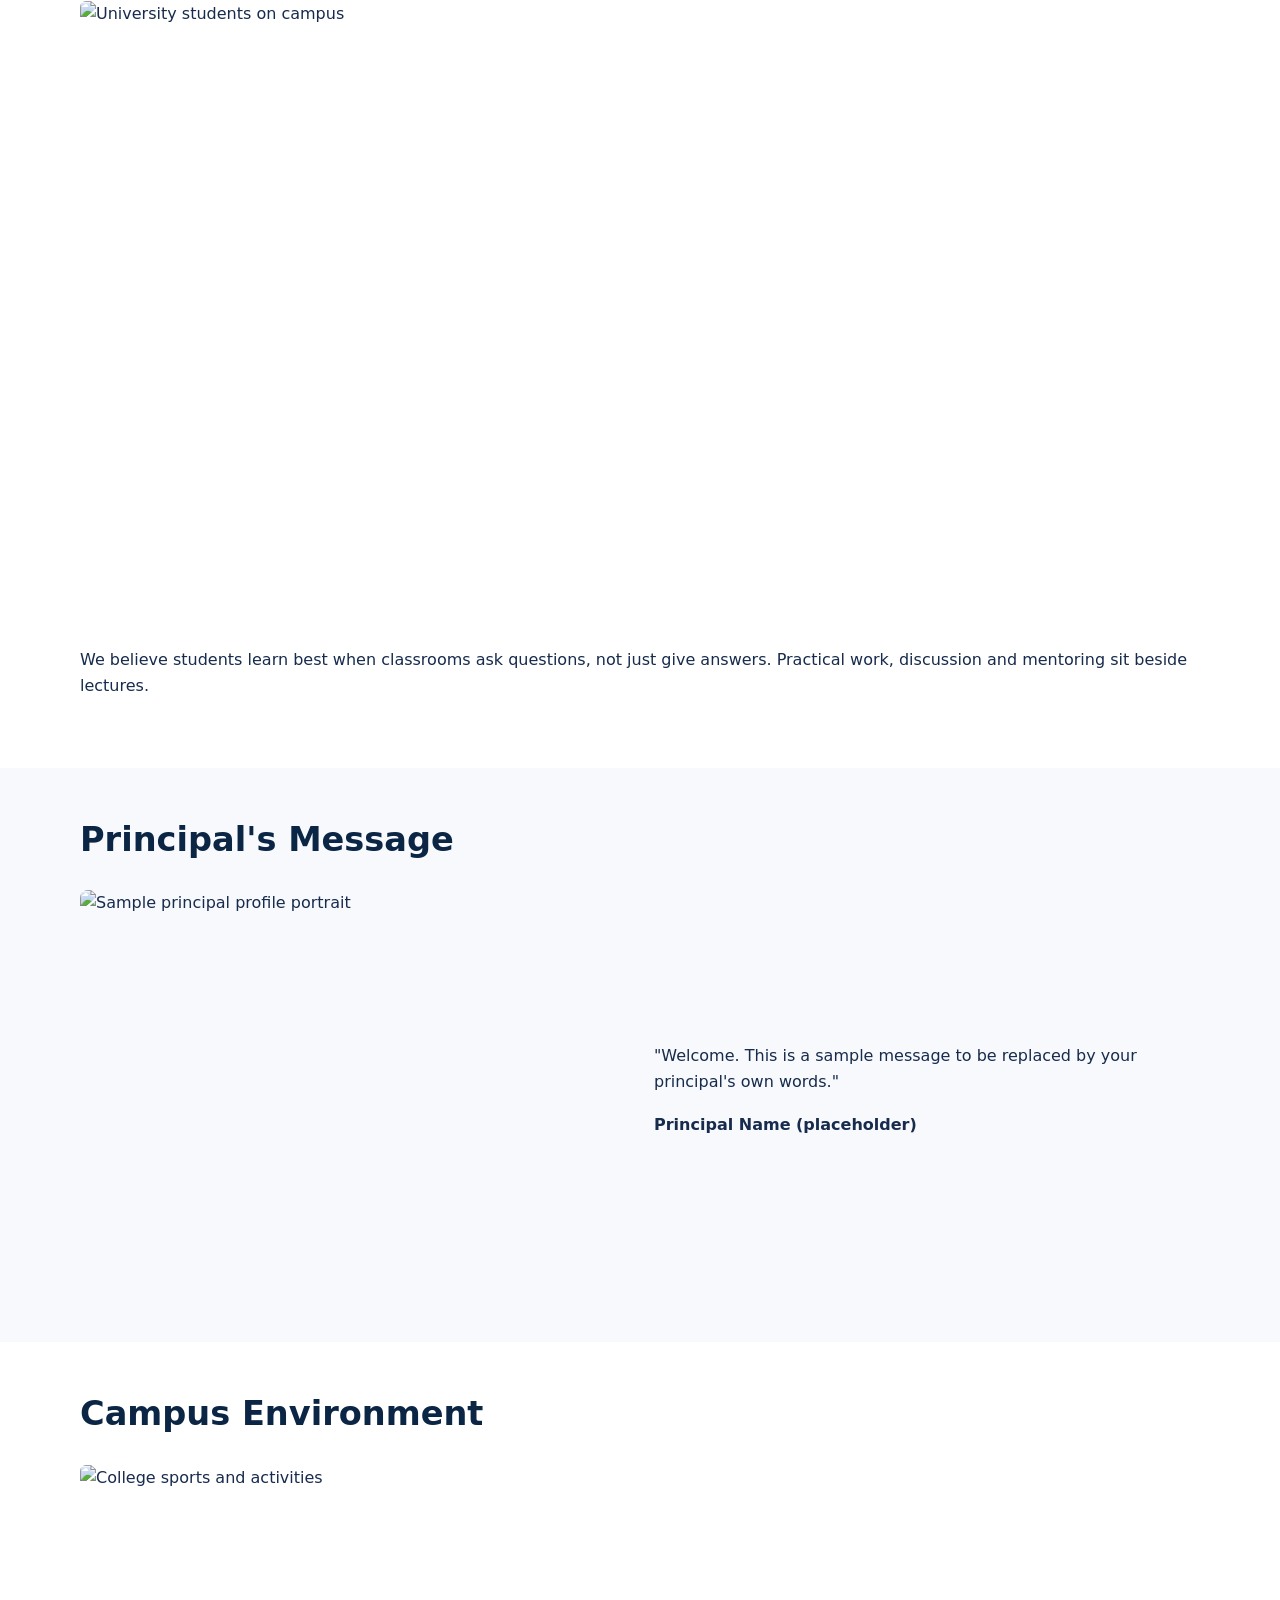
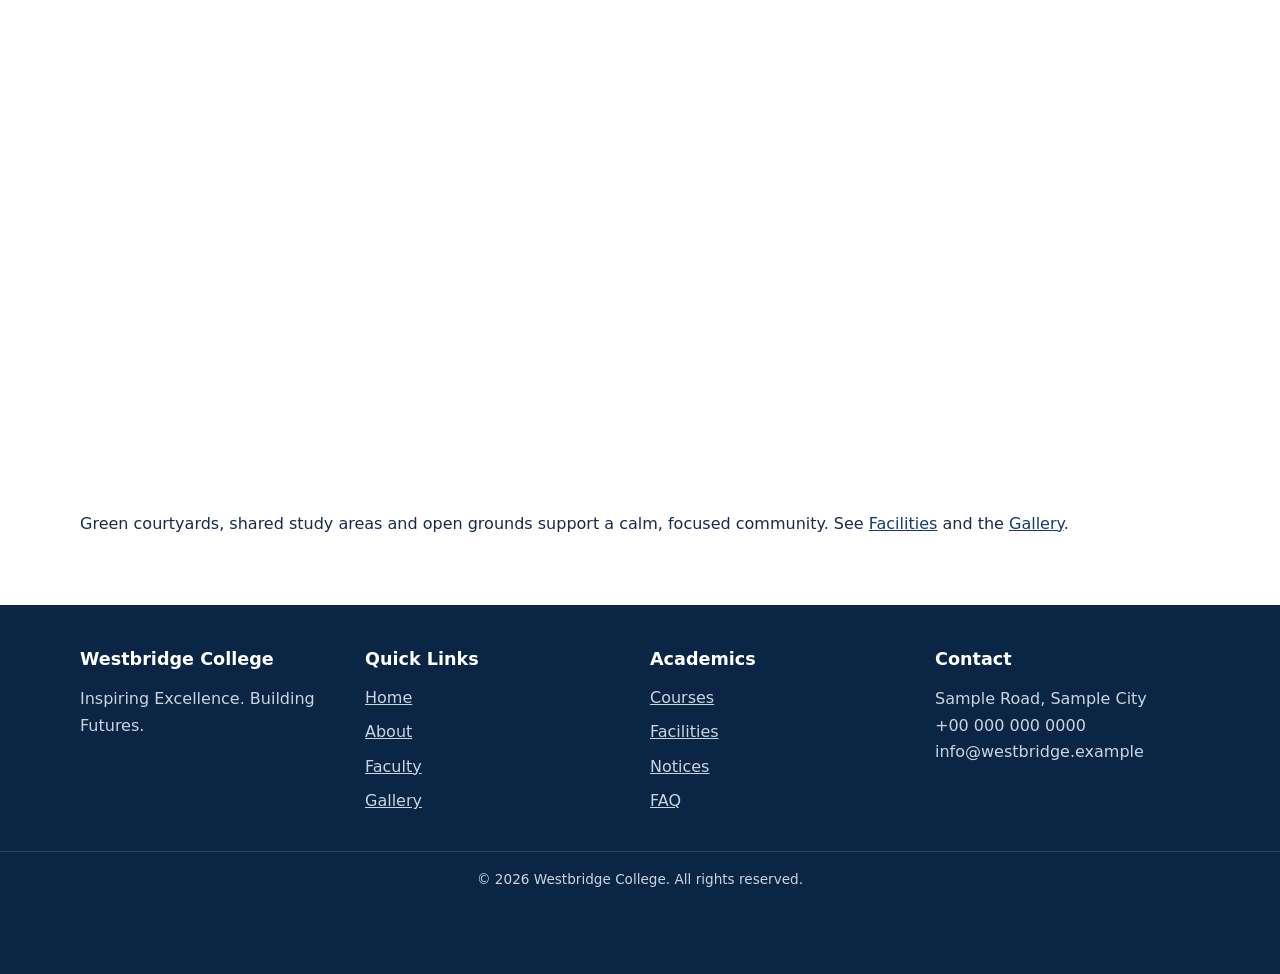
==== commit c2e5a7b8: "Add profile photo to principal message section" ====
--- a/about.html
+++ b/about.html
@@ -13,7 +13,7 @@
 <section class="ban"><div class="c"><h1>About Us</h1><p class="bc"><a href="index.html">Home</a> / About Us</p></div></section><main id="main"><section class="sec "><div class="c"><h2>Introduction</h2><div class="two"><p>Westbridge College of Arts, Science &amp; Commerce is committed to academic growth, practical learning and a supportive campus environment.</p><img loading="lazy" src="https://images.unsplash.com/photo-1562774053-701939374585?auto=format&amp;fit=crop&amp;w=1200&amp;q=80" width="800" height="500" alt="College main building"></div></div></section>
 <section class="sec bg"><div class="c"><h2>Vision, Mission and Values</h2><div class="grid"><div class="card"><h3>Our Vision</h3><p>To be a trusted centre of learning that shapes thoughtful, capable citizens.</p></div><div class="card"><h3>Our Mission</h3><p>To offer quality teaching, honest assessment and a caring campus.</p></div><div class="card"><h3>Core Values</h3><p>Integrity, respect, curiosity, service and perseverance.</p></div></div></div></section>
 <section class="sec "><div class="c"><h2>Educational Philosophy</h2><p>We believe students learn best when classrooms ask questions, not just give answers. Practical work, discussion and mentoring sit beside lectures.</p></div></section>
-<section class="sec bg"><div class="c"><h2>Principal's Message</h2><div class="two"><img loading="lazy" src="images/faculty/faculty-1.svg" width="400" height="400" alt="Placeholder portrait of the principal"><div><p>"Welcome. This is a sample message to be replaced by your principal's own words."</p><p><b>Principal Name (placeholder)</b></p></div></div></div></section>
+<section class="sec bg"><div class="c"><h2>Principal's Message</h2><div class="two"><img loading="lazy" src="https://images.unsplash.com/photo-1580489944761-15a19d654956?auto=format&amp;fit=crop&amp;w=700&amp;h=700&amp;q=85" width="400" height="400" alt="Sample principal profile portrait"><div><p>"Welcome. This is a sample message to be replaced by your principal's own words."</p><p><b>Principal Name (placeholder)</b></p></div></div></div></section>
 <section class="sec "><div class="c"><h2>Campus Environment</h2><p>Green courtyards, shared study areas and open grounds support a calm, focused community. See <a href="facilities.html">Facilities</a> and the <a href="gallery.html">Gallery</a>.</p></div></section></main>
 <footer class="ft"><div class="c grid"><div><h3>Westbridge College</h3><p>Inspiring Excellence. Building Futures.</p></div>
 <div><h3>Quick Links</h3><a href="index.html">Home</a><a href="about.html">About</a><a href="faculty.html">Faculty</a><a href="gallery.html">Gallery</a></div>
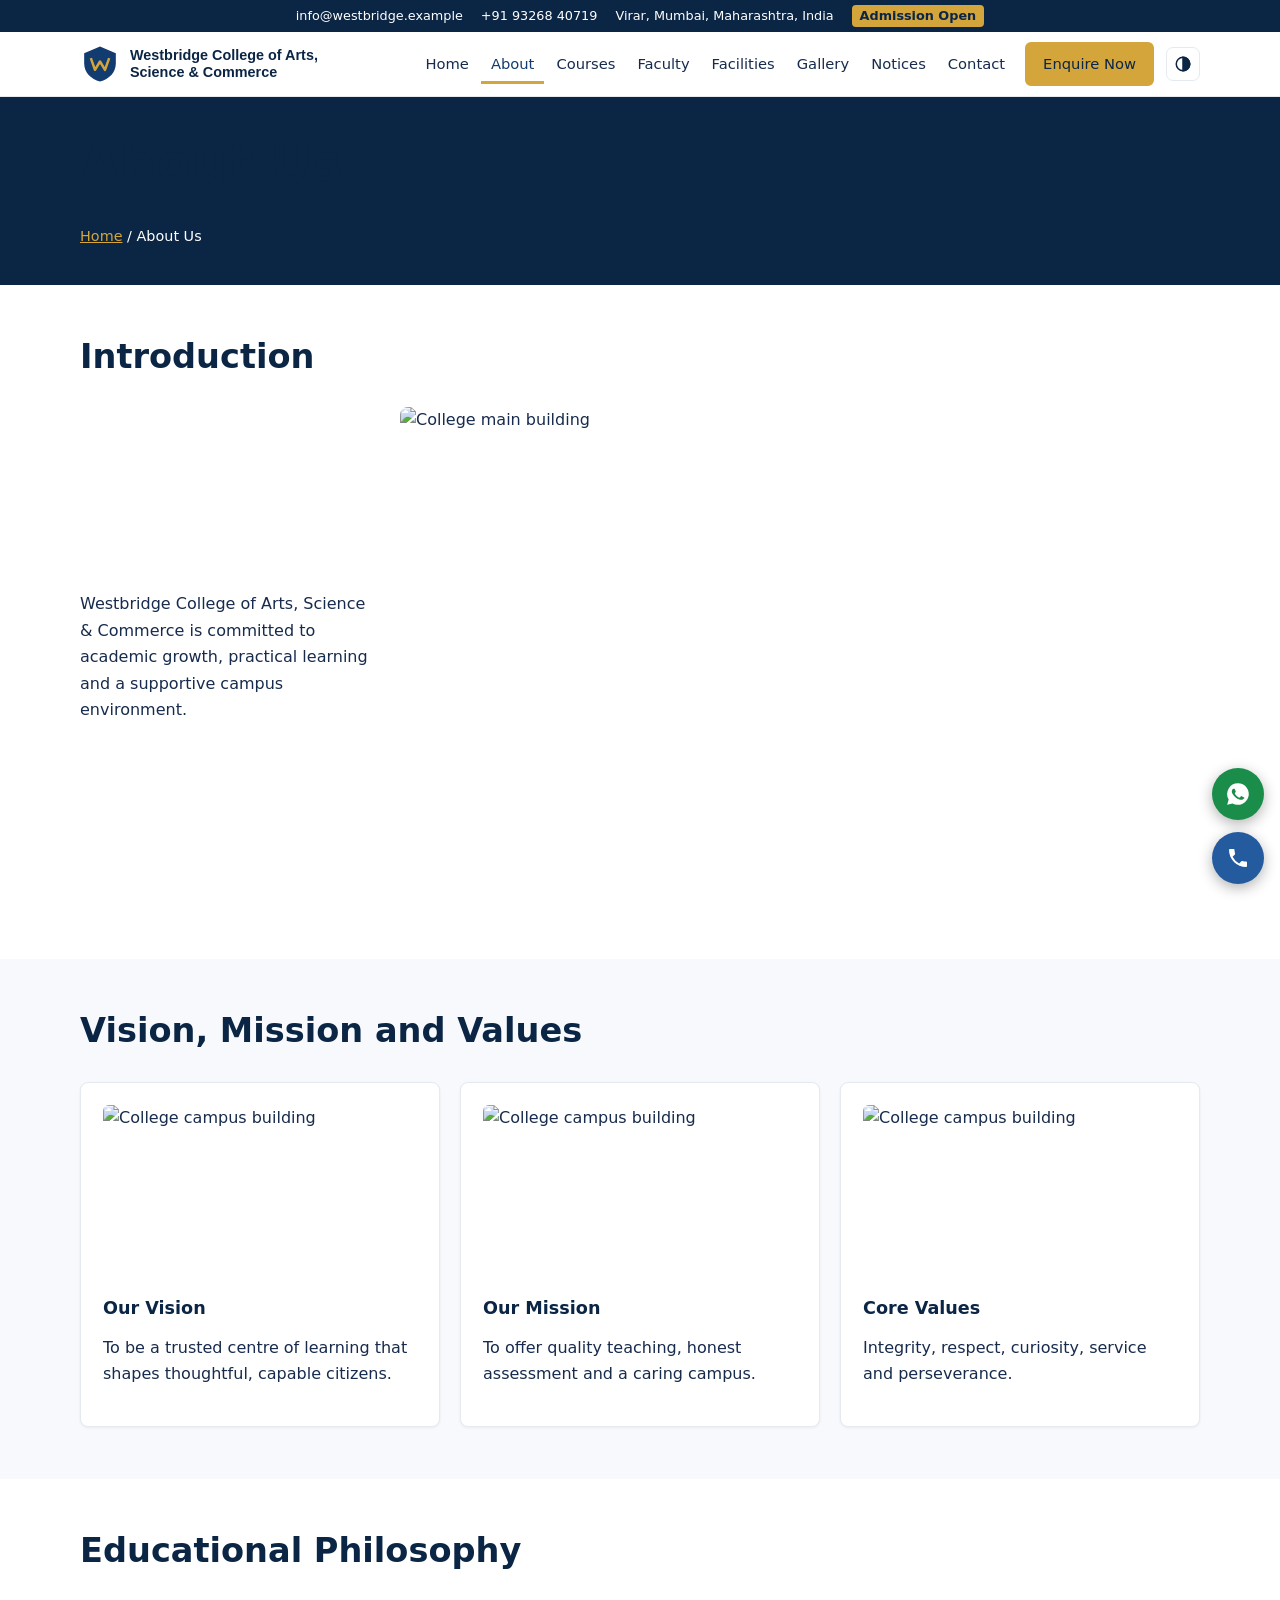
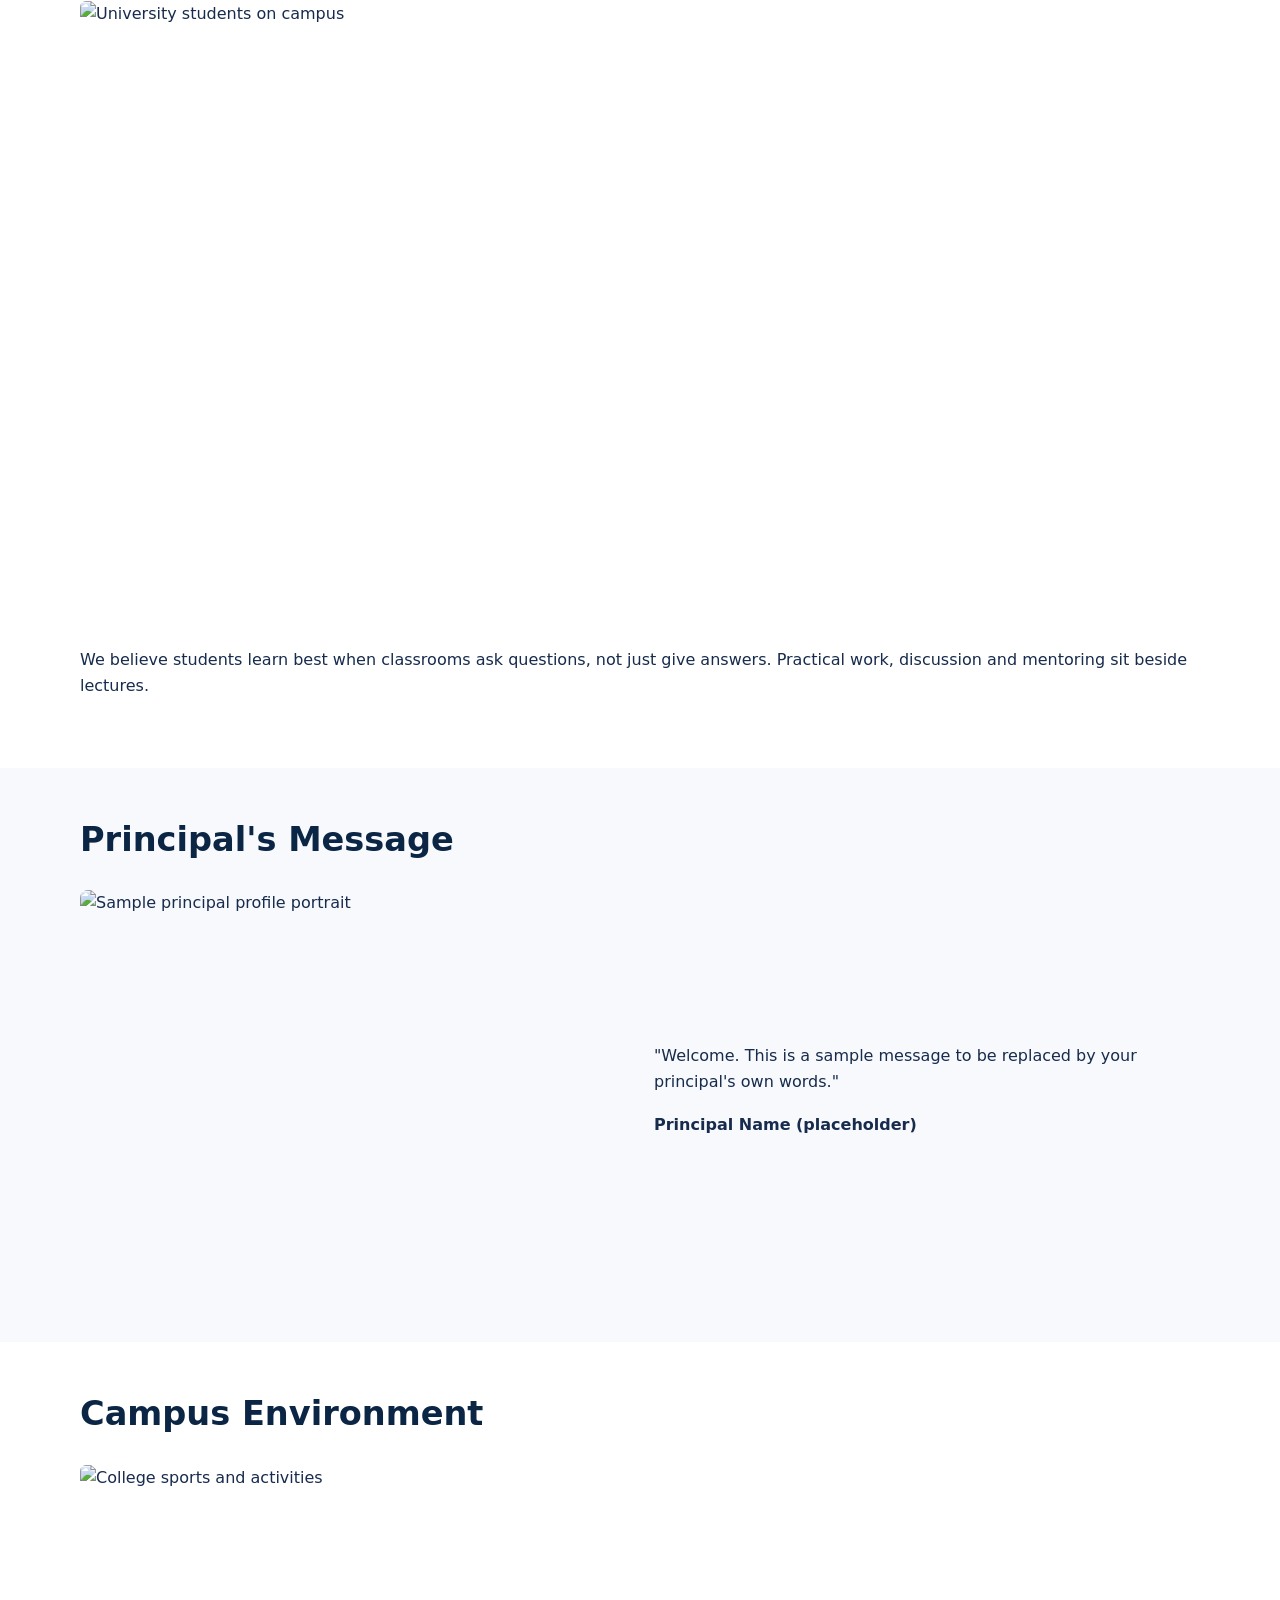
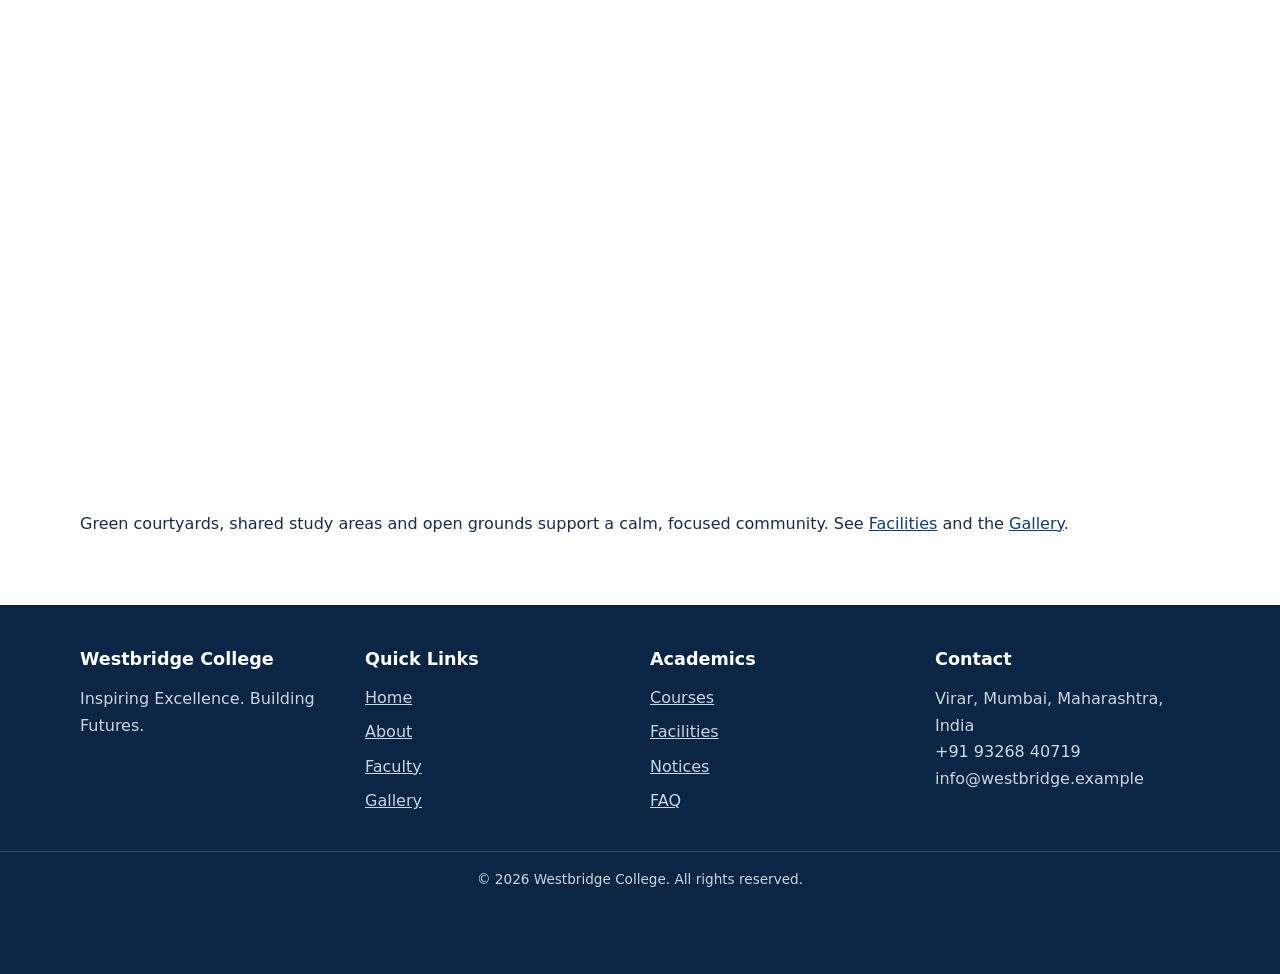
==== commit 0b5b71d0: "Replace sample location and phone with Virar contact details" ====
--- a/about.html
+++ b/about.html
@@ -6,7 +6,7 @@
 <link rel="icon" href="images/favicon.svg" type="image/svg+xml"><link rel="stylesheet" href="css/style.css"><script src="js/script.js" defer></script></head><body>
 <a class="skip" href="#main">Skip to content</a>
 <!-- EDIT: demo contact details -->
-<div class="top"><div class="c"><span>info@westbridge.example</span><span>+00 000 000 0000</span><span>Sample City, Sample State</span><b>Admission Open</b></div></div>
+<div class="top"><div class="c"><span>info@westbridge.example</span><span>+91 93268 40719</span><span>Virar, Mumbai, Maharashtra, India</span><b>Admission Open</b></div></div>
 <header class="hd"><div class="c bar"><a class="brand" href="index.html"><img src="images/logo.svg" width="40" height="40" alt=""><span class="nm">Westbridge College of Arts, Science &amp; Commerce</span><span class="nm2">Westbridge College</span></a>
 <button class="th" aria-pressed="false" aria-label="Dark mode"><svg width="22" height="22" viewBox="0 0 24 24" fill="none" stroke="currentColor" stroke-width="2" aria-hidden="true"><circle cx="12" cy="12" r="9"/><path d="M12 3a9 9 0 0 1 0 18z" fill="currentColor"/></svg></button><button class="mb" aria-expanded="false" aria-controls="nav" aria-label="Menu"><i></i></button>
 <nav id="nav" aria-label="Main"><a href="index.html">Home</a><a href="about.html" aria-current=page>About</a><a href="courses.html">Courses</a><a href="faculty.html">Faculty</a><a href="facilities.html">Facilities</a><a href="gallery.html">Gallery</a><a href="notices.html">Notices</a><a href="contact.html">Contact</a><a class="btn g" href="contact.html">Enquire Now</a></nav></div></header>
@@ -18,5 +18,5 @@
 <footer class="ft"><div class="c grid"><div><h3>Westbridge College</h3><p>Inspiring Excellence. Building Futures.</p></div>
 <div><h3>Quick Links</h3><a href="index.html">Home</a><a href="about.html">About</a><a href="faculty.html">Faculty</a><a href="gallery.html">Gallery</a></div>
 <div><h3>Academics</h3><a href="courses.html">Courses</a><a href="facilities.html">Facilities</a><a href="notices.html">Notices</a><a href="faq.html">FAQ</a></div>
-<div><h3>Contact</h3><p>Sample Road, Sample City<br>+00 000 000 0000<br>info@westbridge.example</p></div></div>
-<p class="cp">&copy; <span id="yr">2026</span> Westbridge College. All rights reserved.</p></footer><div class="fab"><a class="wa" href="https://wa.me/10000000000?text=Hello%20Westbridge%20College" aria-label="Chat on WhatsApp (sample number)" rel="noopener"><svg width="26" height="26" viewBox="0 0 24 24" fill="currentColor" aria-hidden="true"><path d="M12 2a10 10 0 0 0-8.6 15.1L2 22l5-1.3A10 10 0 1 0 12 2zm5.2 14.1c-.2.6-1.3 1.2-1.8 1.2-.5.1-1 .2-3.3-.7-2.8-1.2-4.6-4-4.7-4.2-.1-.2-1.1-1.5-1.1-2.8s.7-2 1-2.2c.2-.3.5-.3.7-.3h.5c.2 0 .4 0 .6.5l.8 2c.1.2.1.4 0 .5l-.4.6-.3.4c-.1.2-.3.3-.1.6.2.3.8 1.3 1.7 2.1 1.2 1 2.1 1.3 2.4 1.5.3.1.5.1.6-.1l.9-1.1c.2-.3.4-.2.6-.1l1.9.9c.3.1.5.2.5.3.1.2.1.8-.1 1.4z"/></svg></a><a class="ph" href="tel:+10000000000" aria-label="Call the college (sample number)"><svg width="24" height="24" viewBox="0 0 24 24" fill="currentColor" aria-hidden="true"><path d="M6.6 10.8a15 15 0 0 0 6.6 6.6l2.2-2.2a1 1 0 0 1 1-.25 11 11 0 0 0 3.6.6 1 1 0 0 1 1 1V20a1 1 0 0 1-1 1A17 17 0 0 1 3 4a1 1 0 0 1 1-1h3.5a1 1 0 0 1 1 1c0 1.25.2 2.45.6 3.6a1 1 0 0 1-.25 1z"/></svg></a></div></body></html>+<div><h3>Contact</h3><p>Virar, Mumbai, Maharashtra, India<br>+91 93268 40719<br>info@westbridge.example</p></div></div>
+<p class="cp">&copy; <span id="yr">2026</span> Westbridge College. All rights reserved.</p></footer><div class="fab"><a class="wa" href="https://wa.me/919326840719?text=Hello%20Westbridge%20College" aria-label="Chat on WhatsApp (sample number)" rel="noopener"><svg width="26" height="26" viewBox="0 0 24 24" fill="currentColor" aria-hidden="true"><path d="M12 2a10 10 0 0 0-8.6 15.1L2 22l5-1.3A10 10 0 1 0 12 2zm5.2 14.1c-.2.6-1.3 1.2-1.8 1.2-.5.1-1 .2-3.3-.7-2.8-1.2-4.6-4-4.7-4.2-.1-.2-1.1-1.5-1.1-2.8s.7-2 1-2.2c.2-.3.5-.3.7-.3h.5c.2 0 .4 0 .6.5l.8 2c.1.2.1.4 0 .5l-.4.6-.3.4c-.1.2-.3.3-.1.6.2.3.8 1.3 1.7 2.1 1.2 1 2.1 1.3 2.4 1.5.3.1.5.1.6-.1l.9-1.1c.2-.3.4-.2.6-.1l1.9.9c.3.1.5.2.5.3.1.2.1.8-.1 1.4z"/></svg></a><a class="ph" href="tel:+919326840719" aria-label="Call the college (sample number)"><svg width="24" height="24" viewBox="0 0 24 24" fill="currentColor" aria-hidden="true"><path d="M6.6 10.8a15 15 0 0 0 6.6 6.6l2.2-2.2a1 1 0 0 1 1-.25 11 11 0 0 0 3.6.6 1 1 0 0 1 1 1V20a1 1 0 0 1-1 1A17 17 0 0 1 3 4a1 1 0 0 1 1-1h3.5a1 1 0 0 1 1 1c0 1.25.2 2.45.6 3.6a1 1 0 0 1-.25 1z"/></svg></a></div></body></html>
--- a/css/style.css
+++ b/css/style.css
@@ -54,3 +54,19 @@
 .card:has(.card-visual){overflow:hidden}
 .card .card-visual:first-child{margin-top:0}
 @media(prefers-reduced-motion:reduce){.stats .grid b{animation:none!important}}
+
+/* Photo sizing for added course and facility imagery */
+.course-photo{width:100%;aspect-ratio:16/9;object-fit:cover;border-radius:8px;margin:0 0 14px}.campus-life-main{width:100%;max-height:520px;object-fit:cover;border-radius:10px;margin:0 0 16px}.campus-life-gallery img{aspect-ratio:8/5;object-fit:cover;width:100%}
+
+.notice-photo{width:100%;aspect-ratio:16/9;object-fit:cover;border-radius:8px;margin:0 0 12px}
+
+
+/* Smooth, lightweight animations across all site sections */
+html{scroll-behavior:smooth}
+.motion-ready{opacity:0;transform:translateY(22px);transition:opacity .65s ease,transform .65s cubic-bezier(.2,.7,.2,1)}
+.motion-ready.motion-in{opacity:1;transform:translateY(0)}
+main .card{transition:transform .28s ease,box-shadow .28s ease,border-color .28s ease}
+main .card:hover{transform:translateY(-5px);box-shadow:0 12px 28px rgba(11,37,69,.14);border-color:rgba(212,165,58,.55)}
+main .photos img,main .two img,main .campus-life-main,main .course-photo,main .notice-photo,.fac img{transition:transform .55s cubic-bezier(.2,.7,.2,1),filter .35s ease}
+main .photos img:hover,main .two img:hover,main .campus-life-main:hover,main .course-photo:hover,main .notice-photo:hover,.fac img:hover{transform:scale(1.025);filter:saturate(1.08)}
+@media(prefers-reduced-motion:reduce){html{scroll-behavior:auto}.motion-ready{opacity:1;transform:none;transition:none}main .card,main .photos img,main .two img,main .campus-life-main,main .course-photo,main .notice-photo,.fac img{transition:none}main .card:hover,main .photos img:hover,main .two img:hover,main .campus-life-main:hover,main .course-photo:hover,main .notice-photo:hover,.fac img:hover{transform:none}}
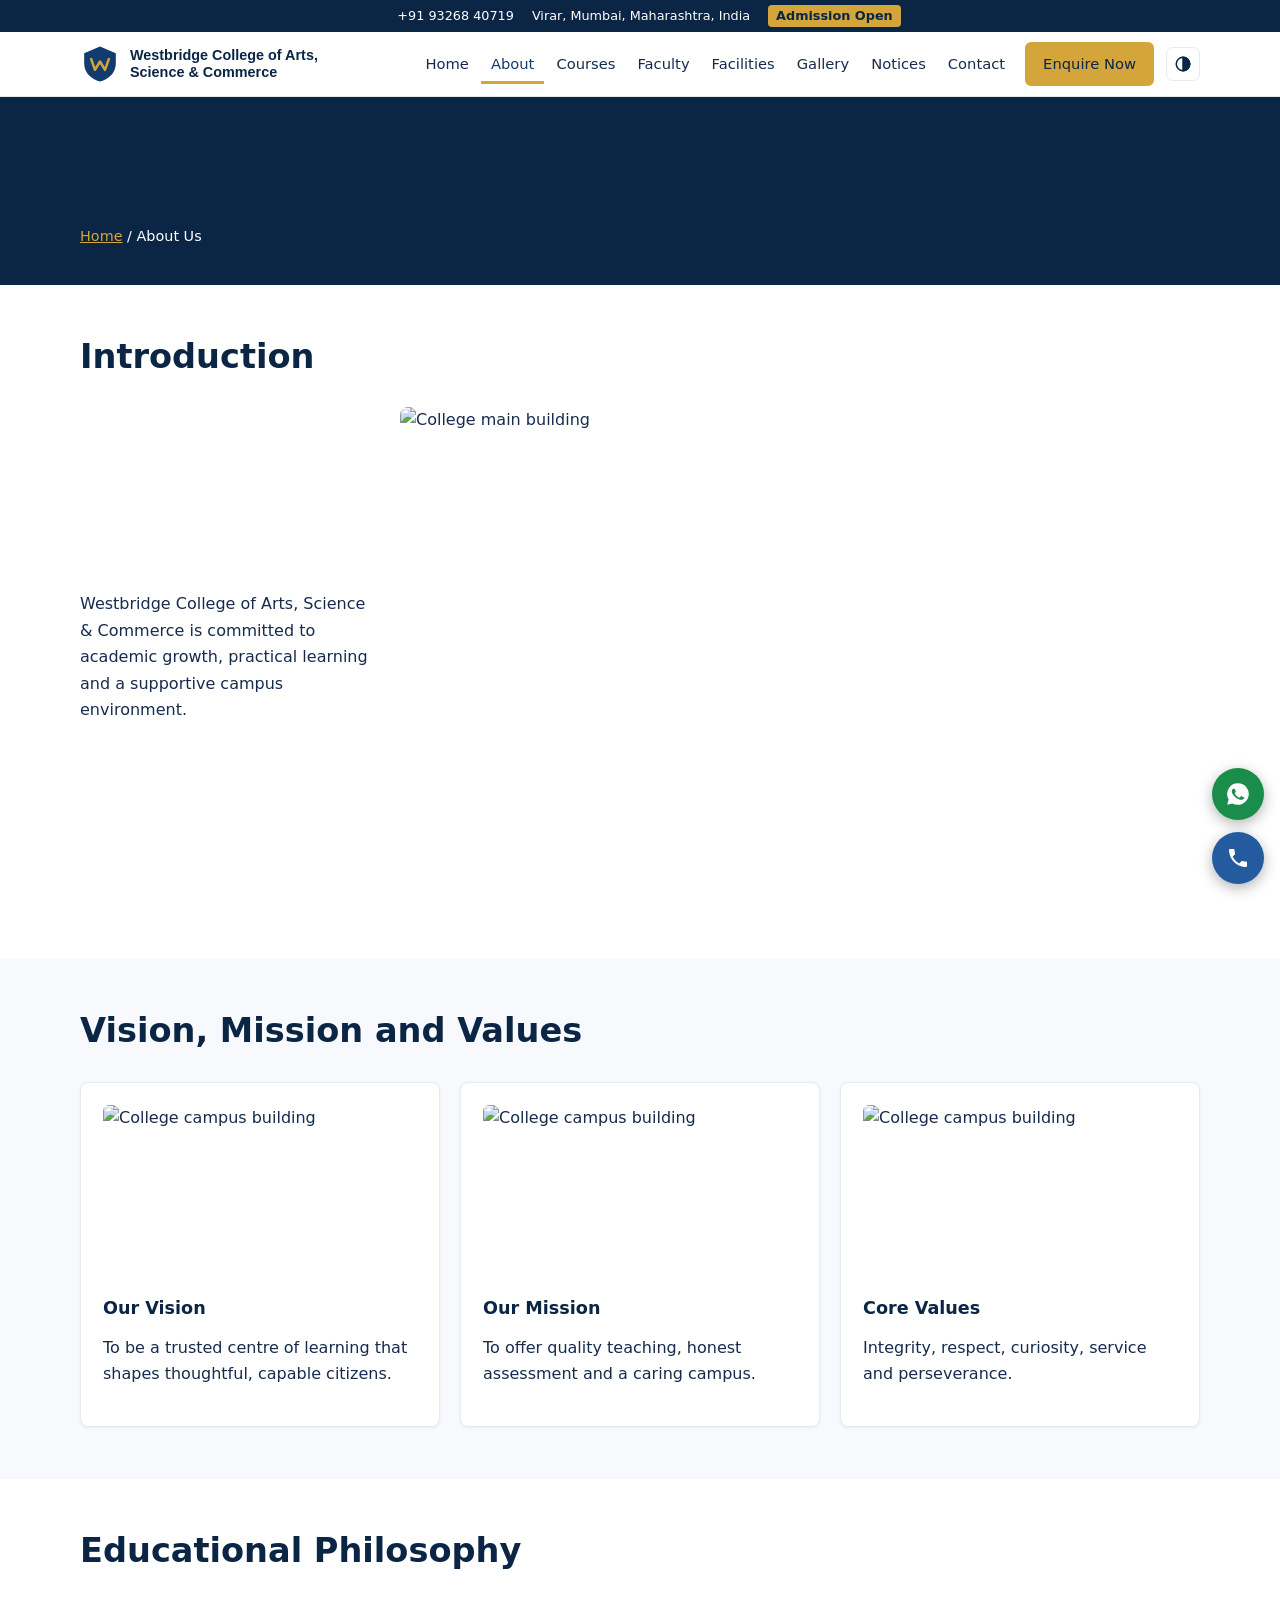
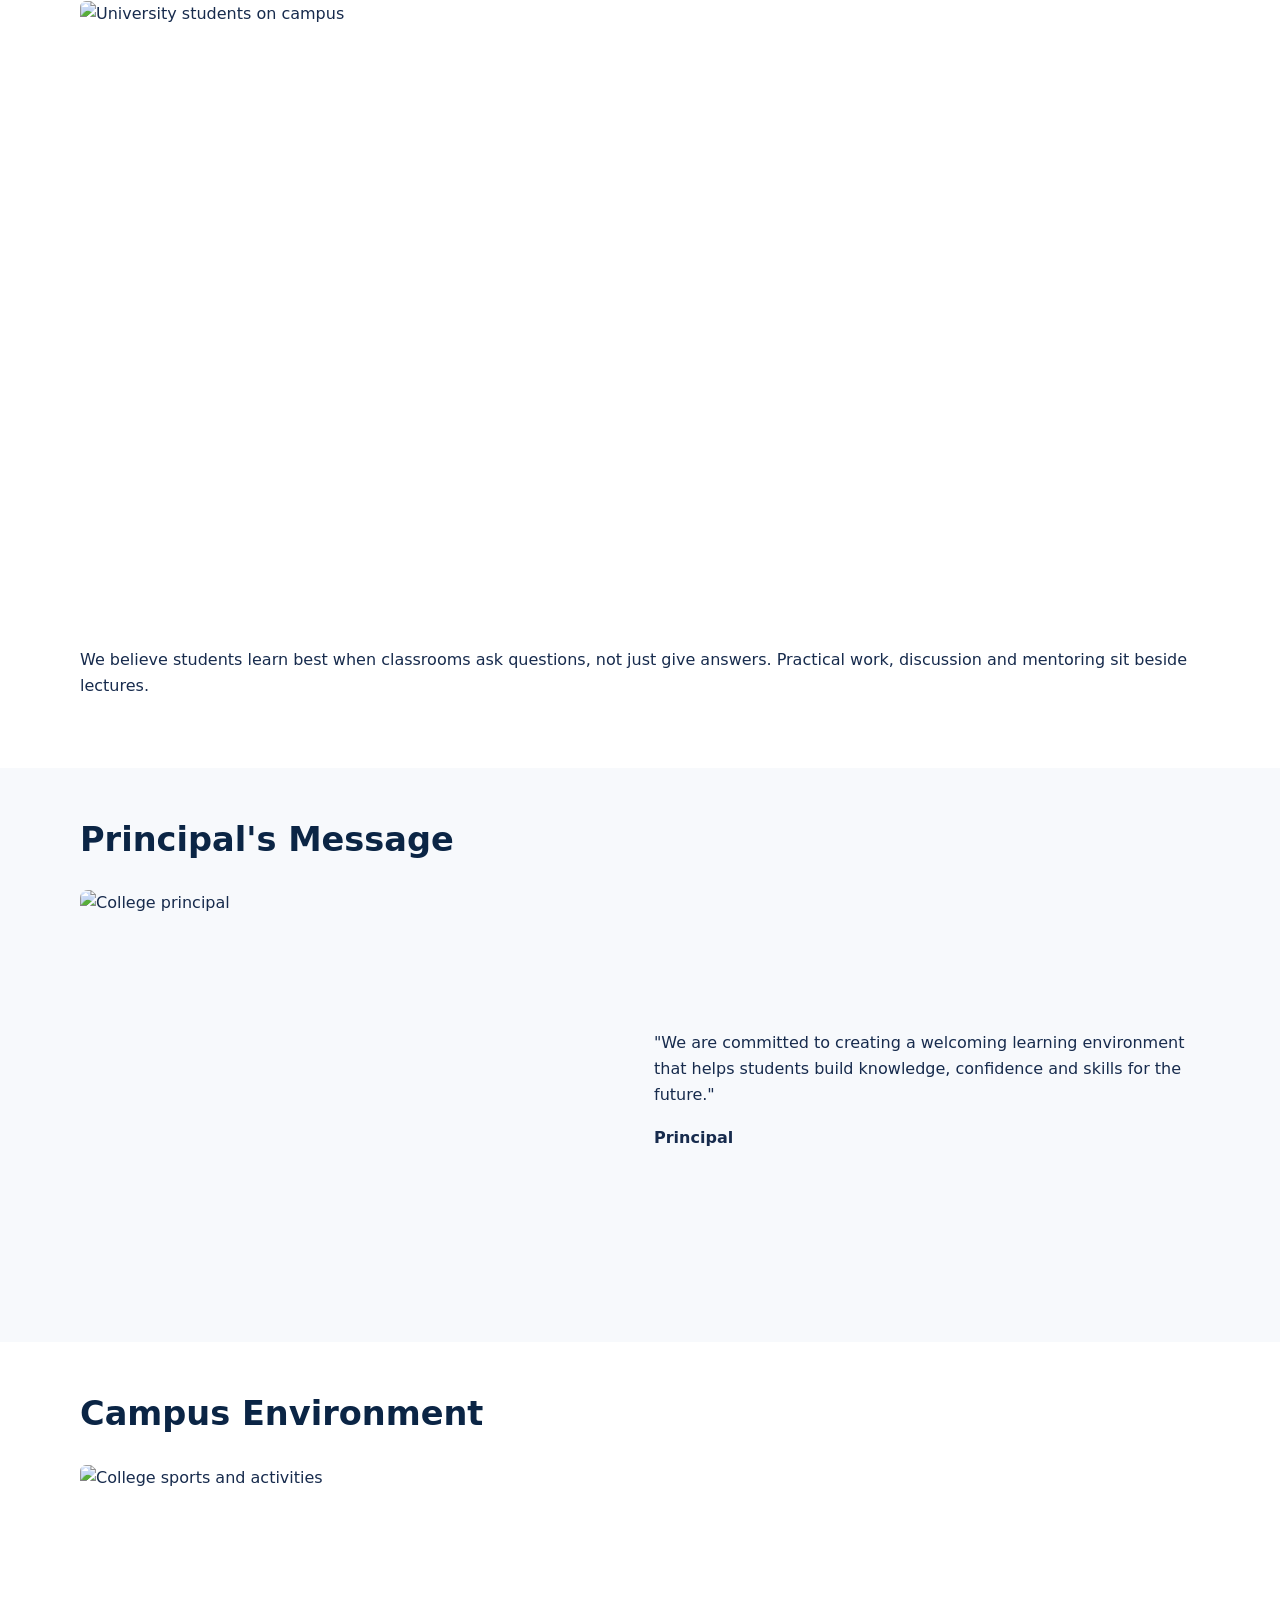
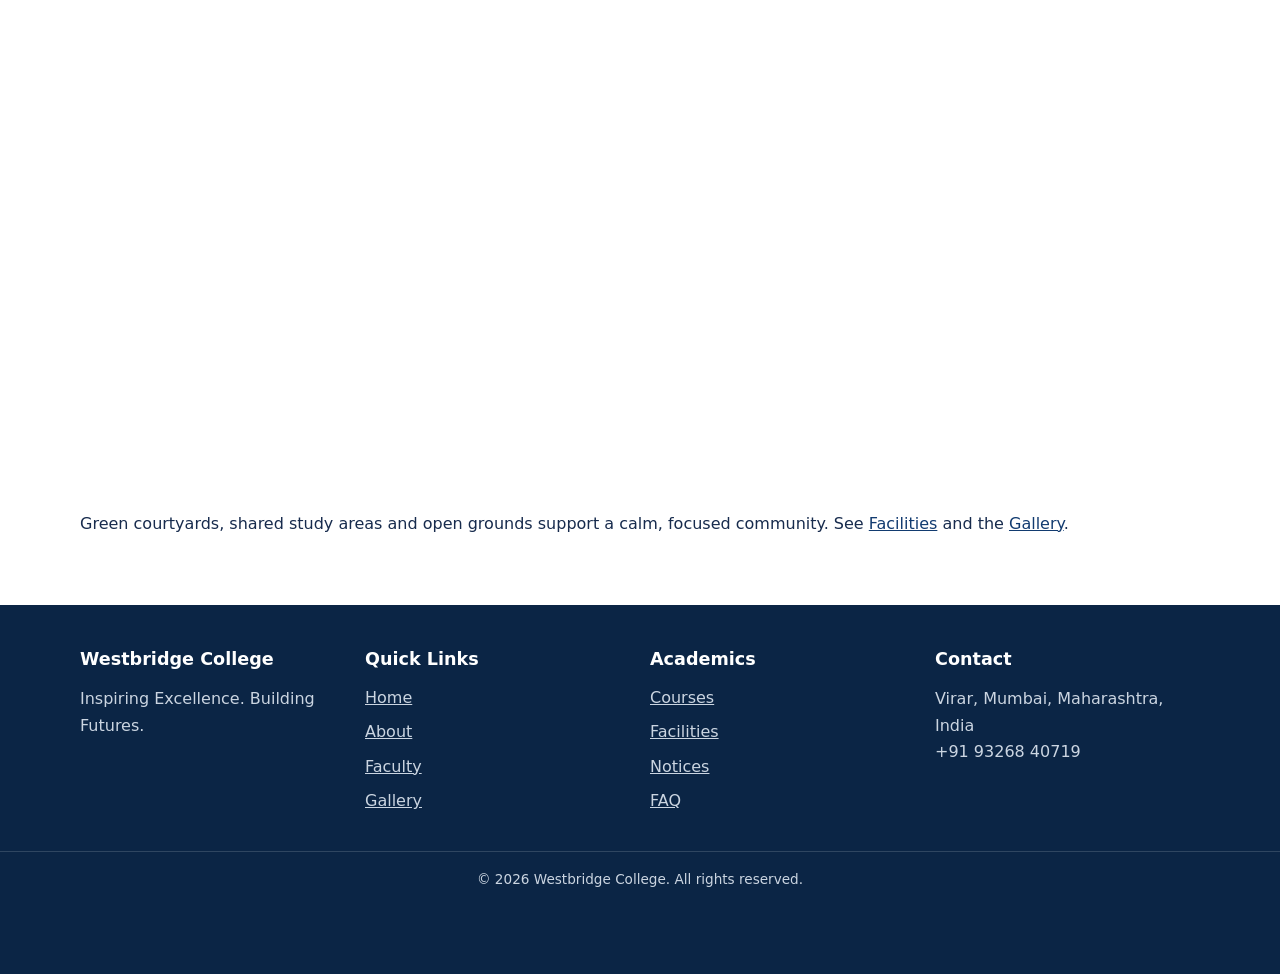
==== commit 86690258: "Remove sample and placeholder copy" ====
--- a/about.html
+++ b/about.html
@@ -1,22 +1,22 @@
 <!DOCTYPE html>
 <html lang="en"><head><meta charset="utf-8"><meta name="viewport" content="width=device-width,initial-scale=1">
-<title>About Us | Westbridge College</title><meta name="description" content="About Westbridge College: vision, mission, values and principal's message (demo content)."><meta property="og:title" content="About Us | Westbridge College"><meta property="og:description" content="About Westbridge College: vision, mission, values and principal's message (demo content)."><meta property="og:type" content="website"><meta property="og:site_name" content="Westbridge College"><meta name="twitter:card" content="summary"><meta name="theme-color" content="#123B70">
+<title>About Us | Westbridge College</title><meta name="description" content="Learn about Westbridge College, its values and leadership."><meta property="og:title" content="About Us | Westbridge College"><meta property="og:description" content="Learn about Westbridge College, its values and leadership."><meta property="og:type" content="website"><meta property="og:site_name" content="Westbridge College"><meta name="twitter:card" content="summary"><meta name="theme-color" content="#123B70">
 <!-- After you know your domain, add: <link rel="canonical" href="https://YOUR-DOMAIN/about.html"> -->
 <script>try{var t=localStorage.getItem("theme")||(matchMedia("(prefers-color-scheme:dark)").matches?"dark":"light");document.documentElement.dataset.theme=t}catch(e){}</script>
 <link rel="icon" href="images/favicon.svg" type="image/svg+xml"><link rel="stylesheet" href="css/style.css"><script src="js/script.js" defer></script></head><body>
 <a class="skip" href="#main">Skip to content</a>
-<!-- EDIT: demo contact details -->
-<div class="top"><div class="c"><span>info@westbridge.example</span><span>+91 93268 40719</span><span>Virar, Mumbai, Maharashtra, India</span><b>Admission Open</b></div></div>
+
+<div class="top"><div class="c"><span></span><span>+91 93268 40719</span><span>Virar, Mumbai, Maharashtra, India</span><b>Admission Open</b></div></div>
 <header class="hd"><div class="c bar"><a class="brand" href="index.html"><img src="images/logo.svg" width="40" height="40" alt=""><span class="nm">Westbridge College of Arts, Science &amp; Commerce</span><span class="nm2">Westbridge College</span></a>
 <button class="th" aria-pressed="false" aria-label="Dark mode"><svg width="22" height="22" viewBox="0 0 24 24" fill="none" stroke="currentColor" stroke-width="2" aria-hidden="true"><circle cx="12" cy="12" r="9"/><path d="M12 3a9 9 0 0 1 0 18z" fill="currentColor"/></svg></button><button class="mb" aria-expanded="false" aria-controls="nav" aria-label="Menu"><i></i></button>
 <nav id="nav" aria-label="Main"><a href="index.html">Home</a><a href="about.html" aria-current=page>About</a><a href="courses.html">Courses</a><a href="faculty.html">Faculty</a><a href="facilities.html">Facilities</a><a href="gallery.html">Gallery</a><a href="notices.html">Notices</a><a href="contact.html">Contact</a><a class="btn g" href="contact.html">Enquire Now</a></nav></div></header>
 <section class="ban"><div class="c"><h1>About Us</h1><p class="bc"><a href="index.html">Home</a> / About Us</p></div></section><main id="main"><section class="sec "><div class="c"><h2>Introduction</h2><div class="two"><p>Westbridge College of Arts, Science &amp; Commerce is committed to academic growth, practical learning and a supportive campus environment.</p><img loading="lazy" src="https://images.unsplash.com/photo-1562774053-701939374585?auto=format&amp;fit=crop&amp;w=1200&amp;q=80" width="800" height="500" alt="College main building"></div></div></section>
 <section class="sec bg"><div class="c"><h2>Vision, Mission and Values</h2><div class="grid"><div class="card"><h3>Our Vision</h3><p>To be a trusted centre of learning that shapes thoughtful, capable citizens.</p></div><div class="card"><h3>Our Mission</h3><p>To offer quality teaching, honest assessment and a caring campus.</p></div><div class="card"><h3>Core Values</h3><p>Integrity, respect, curiosity, service and perseverance.</p></div></div></div></section>
 <section class="sec "><div class="c"><h2>Educational Philosophy</h2><p>We believe students learn best when classrooms ask questions, not just give answers. Practical work, discussion and mentoring sit beside lectures.</p></div></section>
-<section class="sec bg"><div class="c"><h2>Principal's Message</h2><div class="two"><img loading="lazy" src="https://images.unsplash.com/photo-1580489944761-15a19d654956?auto=format&amp;fit=crop&amp;w=700&amp;h=700&amp;q=85" width="400" height="400" alt="Sample principal profile portrait"><div><p>"Welcome. This is a sample message to be replaced by your principal's own words."</p><p><b>Principal Name (placeholder)</b></p></div></div></div></section>
+<section class="sec bg"><div class="c"><h2>Principal's Message</h2><div class="two"><img loading="lazy" src="https://images.unsplash.com/photo-1580489944761-15a19d654956?auto=format&amp;fit=crop&amp;w=700&amp;h=700&amp;q=85" width="400" height="400" alt="College principal"><div><p>"We are committed to creating a welcoming learning environment that helps students build knowledge, confidence and skills for the future."</p><p><b>Principal</b></p></div></div></div></section>
 <section class="sec "><div class="c"><h2>Campus Environment</h2><p>Green courtyards, shared study areas and open grounds support a calm, focused community. See <a href="facilities.html">Facilities</a> and the <a href="gallery.html">Gallery</a>.</p></div></section></main>
 <footer class="ft"><div class="c grid"><div><h3>Westbridge College</h3><p>Inspiring Excellence. Building Futures.</p></div>
 <div><h3>Quick Links</h3><a href="index.html">Home</a><a href="about.html">About</a><a href="faculty.html">Faculty</a><a href="gallery.html">Gallery</a></div>
 <div><h3>Academics</h3><a href="courses.html">Courses</a><a href="facilities.html">Facilities</a><a href="notices.html">Notices</a><a href="faq.html">FAQ</a></div>
-<div><h3>Contact</h3><p>Virar, Mumbai, Maharashtra, India<br>+91 93268 40719<br>info@westbridge.example</p></div></div>
-<p class="cp">&copy; <span id="yr">2026</span> Westbridge College. All rights reserved.</p></footer><div class="fab"><a class="wa" href="https://wa.me/919326840719?text=Hello%20Westbridge%20College" aria-label="Chat on WhatsApp (sample number)" rel="noopener"><svg width="26" height="26" viewBox="0 0 24 24" fill="currentColor" aria-hidden="true"><path d="M12 2a10 10 0 0 0-8.6 15.1L2 22l5-1.3A10 10 0 1 0 12 2zm5.2 14.1c-.2.6-1.3 1.2-1.8 1.2-.5.1-1 .2-3.3-.7-2.8-1.2-4.6-4-4.7-4.2-.1-.2-1.1-1.5-1.1-2.8s.7-2 1-2.2c.2-.3.5-.3.7-.3h.5c.2 0 .4 0 .6.5l.8 2c.1.2.1.4 0 .5l-.4.6-.3.4c-.1.2-.3.3-.1.6.2.3.8 1.3 1.7 2.1 1.2 1 2.1 1.3 2.4 1.5.3.1.5.1.6-.1l.9-1.1c.2-.3.4-.2.6-.1l1.9.9c.3.1.5.2.5.3.1.2.1.8-.1 1.4z"/></svg></a><a class="ph" href="tel:+919326840719" aria-label="Call the college (sample number)"><svg width="24" height="24" viewBox="0 0 24 24" fill="currentColor" aria-hidden="true"><path d="M6.6 10.8a15 15 0 0 0 6.6 6.6l2.2-2.2a1 1 0 0 1 1-.25 11 11 0 0 0 3.6.6 1 1 0 0 1 1 1V20a1 1 0 0 1-1 1A17 17 0 0 1 3 4a1 1 0 0 1 1-1h3.5a1 1 0 0 1 1 1c0 1.25.2 2.45.6 3.6a1 1 0 0 1-.25 1z"/></svg></a></div></body></html>+<div><h3>Contact</h3><p>Virar, Mumbai, Maharashtra, India<br>+91 93268 40719<br></p></div></div>
+<p class="cp">&copy; <span id="yr">2026</span> Westbridge College. All rights reserved.</p></footer><div class="fab"><a class="wa" href="https://wa.me/919326840719?text=Hello%20Westbridge%20College" aria-label="Chat on WhatsApp" rel="noopener"><svg width="26" height="26" viewBox="0 0 24 24" fill="currentColor" aria-hidden="true"><path d="M12 2a10 10 0 0 0-8.6 15.1L2 22l5-1.3A10 10 0 1 0 12 2zm5.2 14.1c-.2.6-1.3 1.2-1.8 1.2-.5.1-1 .2-3.3-.7-2.8-1.2-4.6-4-4.7-4.2-.1-.2-1.1-1.5-1.1-2.8s.7-2 1-2.2c.2-.3.5-.3.7-.3h.5c.2 0 .4 0 .6.5l.8 2c.1.2.1.4 0 .5l-.4.6-.3.4c-.1.2-.3.3-.1.6.2.3.8 1.3 1.7 2.1 1.2 1 2.1 1.3 2.4 1.5.3.1.5.1.6-.1l.9-1.1c.2-.3.4-.2.6-.1l1.9.9c.3.1.5.2.5.3.1.2.1.8-.1 1.4z"/></svg></a><a class="ph" href="tel:+919326840719" aria-label="Call the college"><svg width="24" height="24" viewBox="0 0 24 24" fill="currentColor" aria-hidden="true"><path d="M6.6 10.8a15 15 0 0 0 6.6 6.6l2.2-2.2a1 1 0 0 1 1-.25 11 11 0 0 0 3.6.6 1 1 0 0 1 1 1V20a1 1 0 0 1-1 1A17 17 0 0 1 3 4a1 1 0 0 1 1-1h3.5a1 1 0 0 1 1 1c0 1.25.2 2.45.6 3.6a1 1 0 0 1-.25 1z"/></svg></a></div></body></html>
